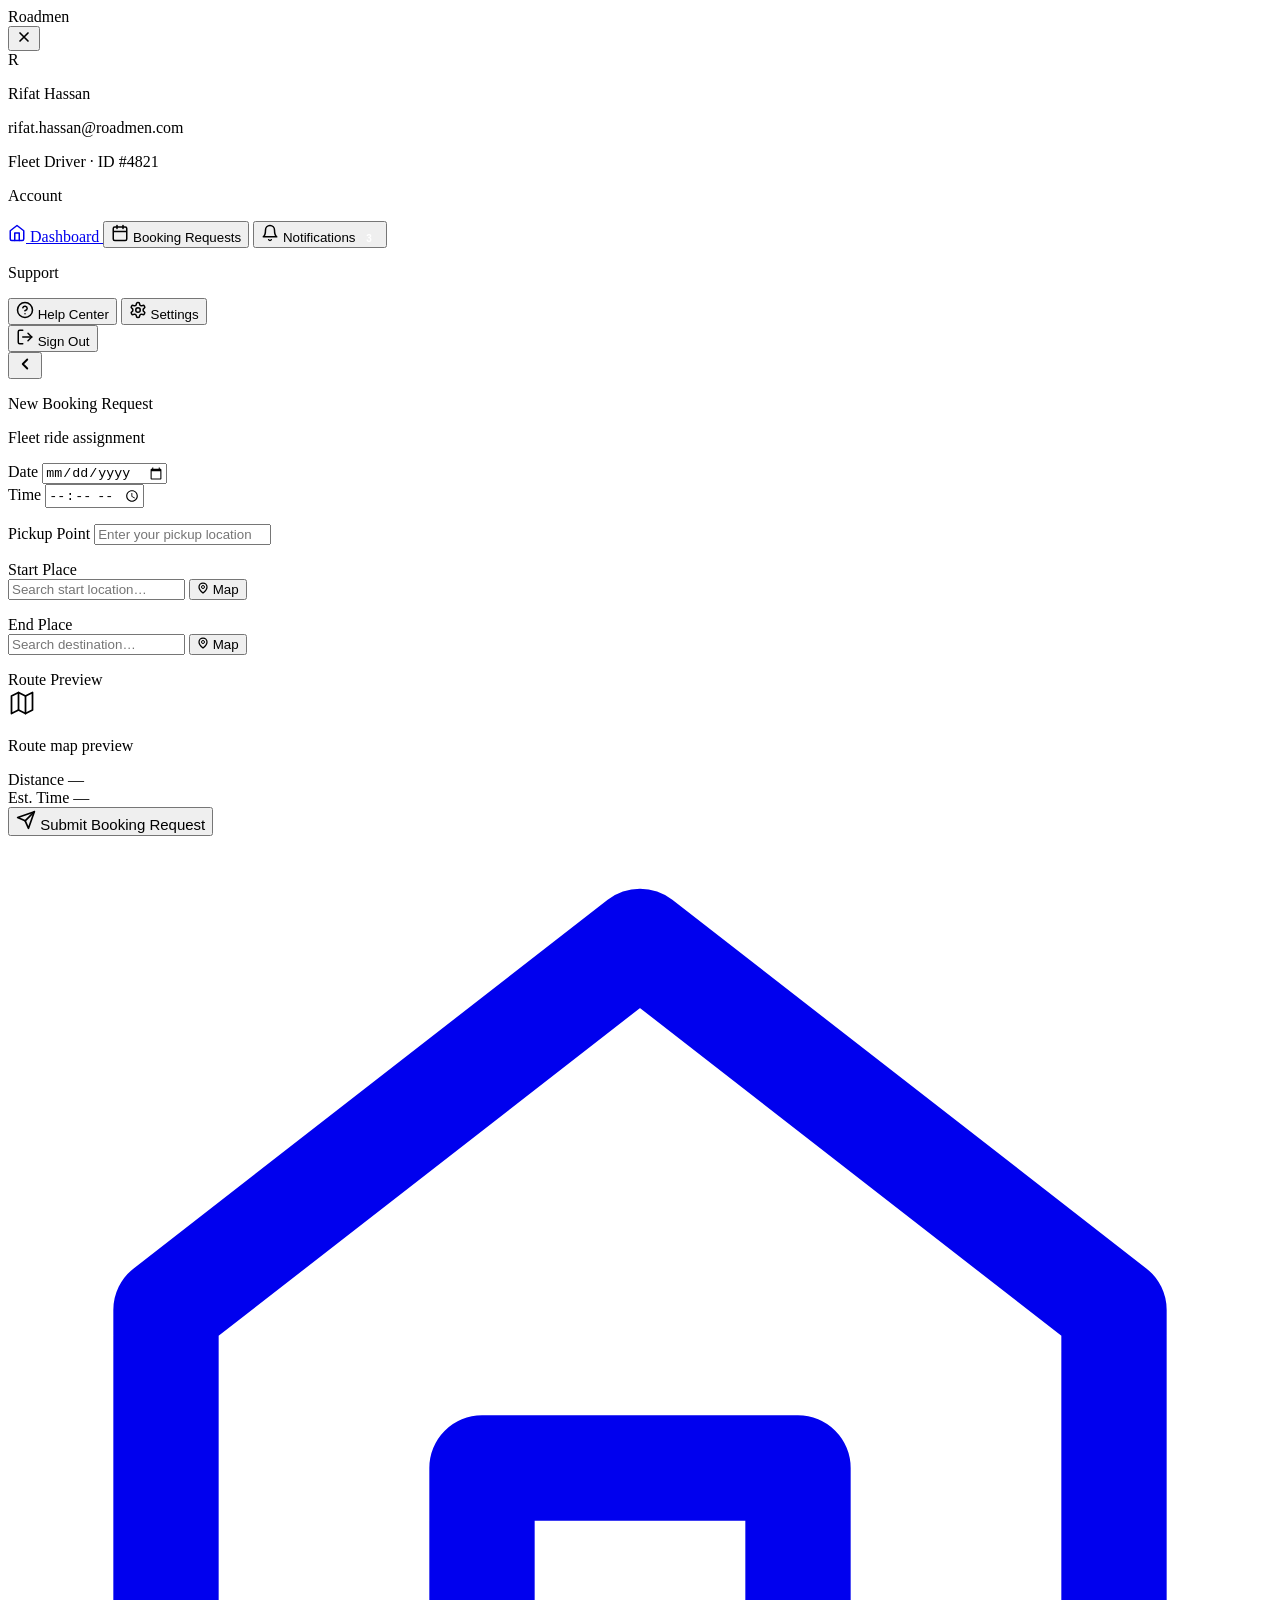
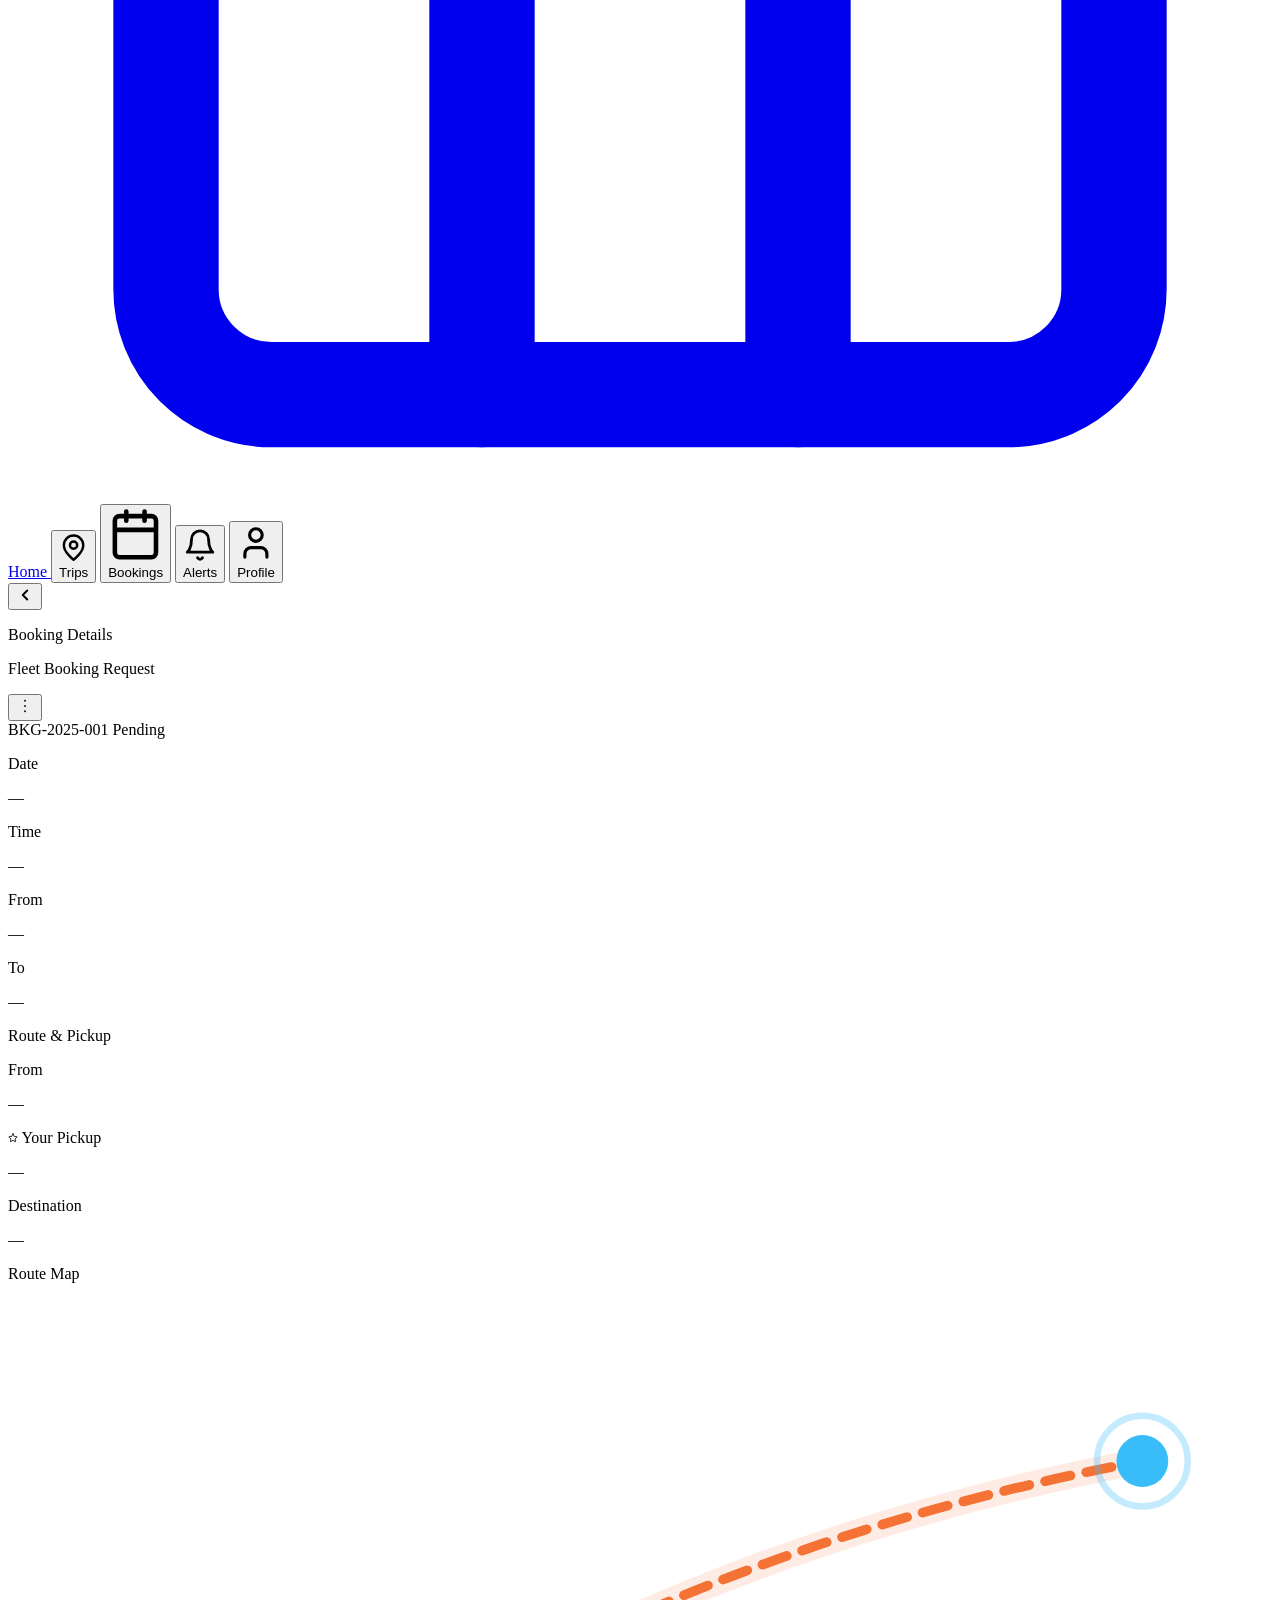
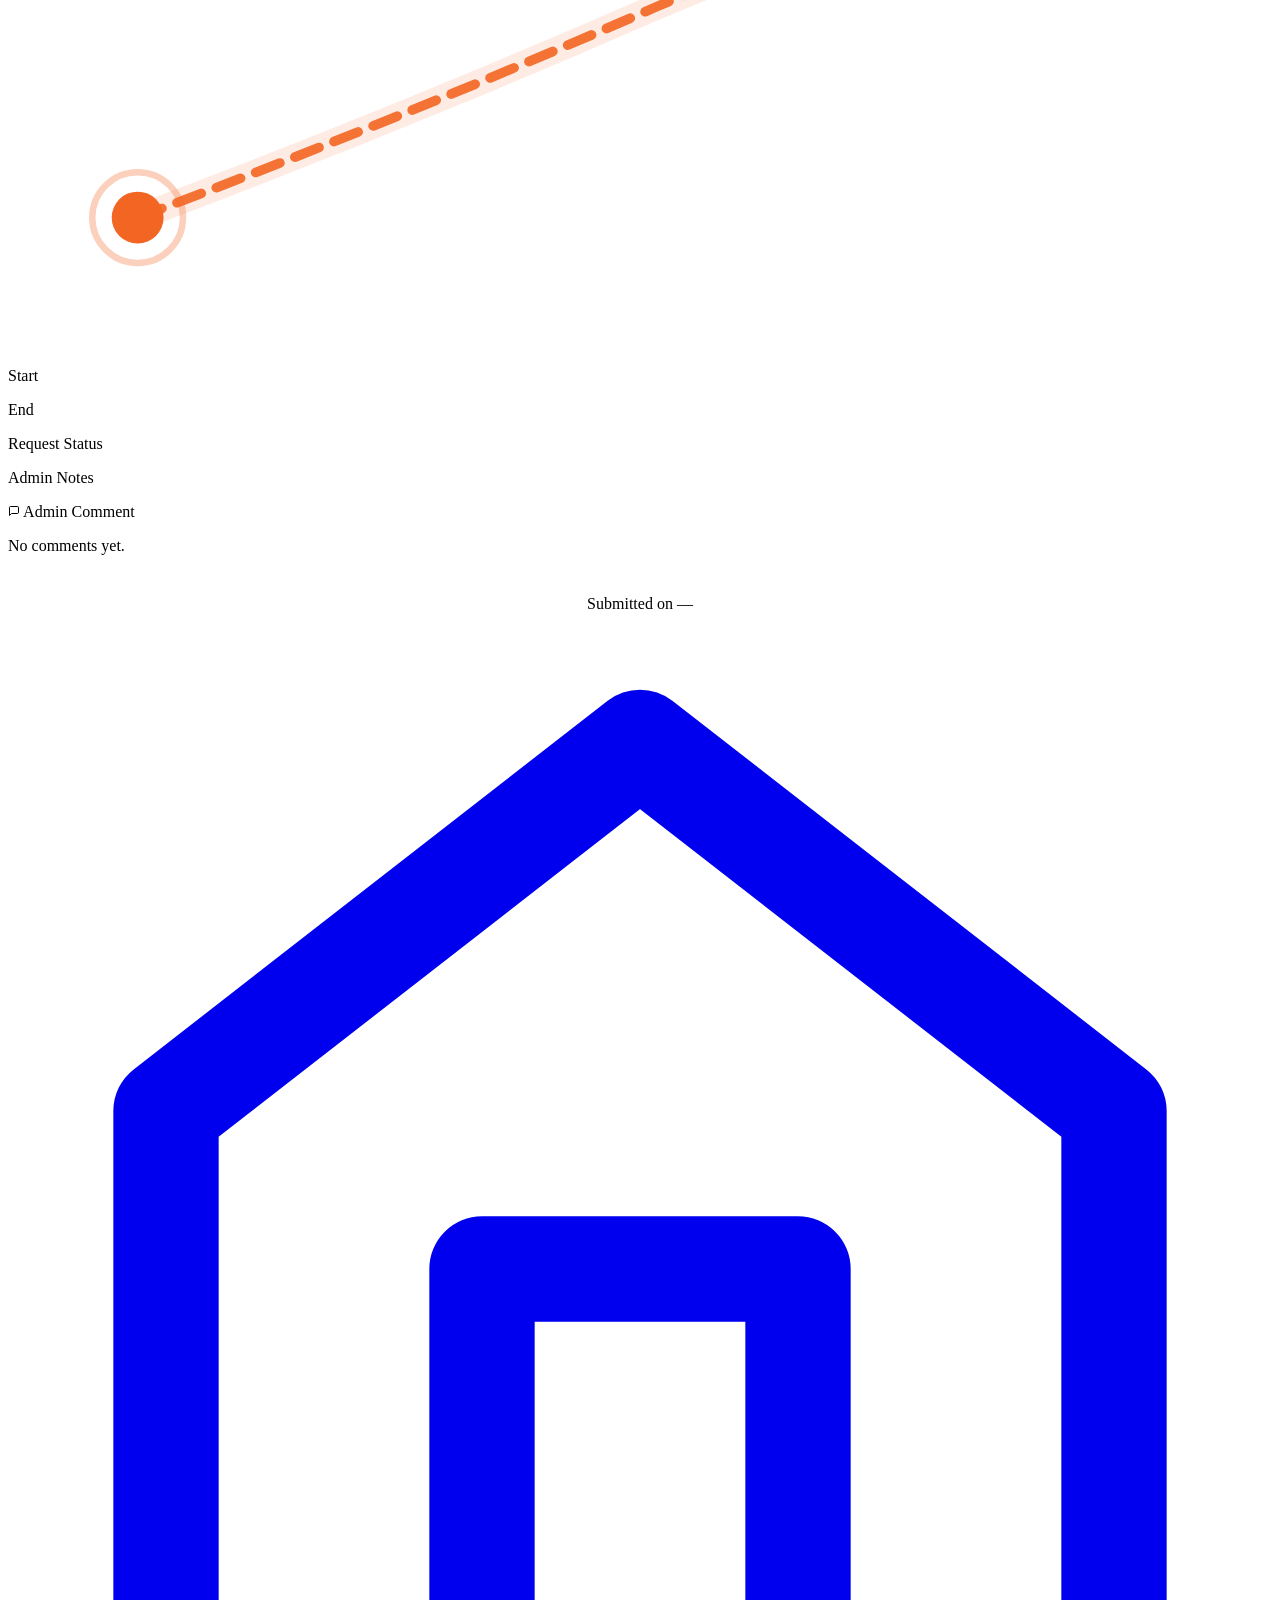
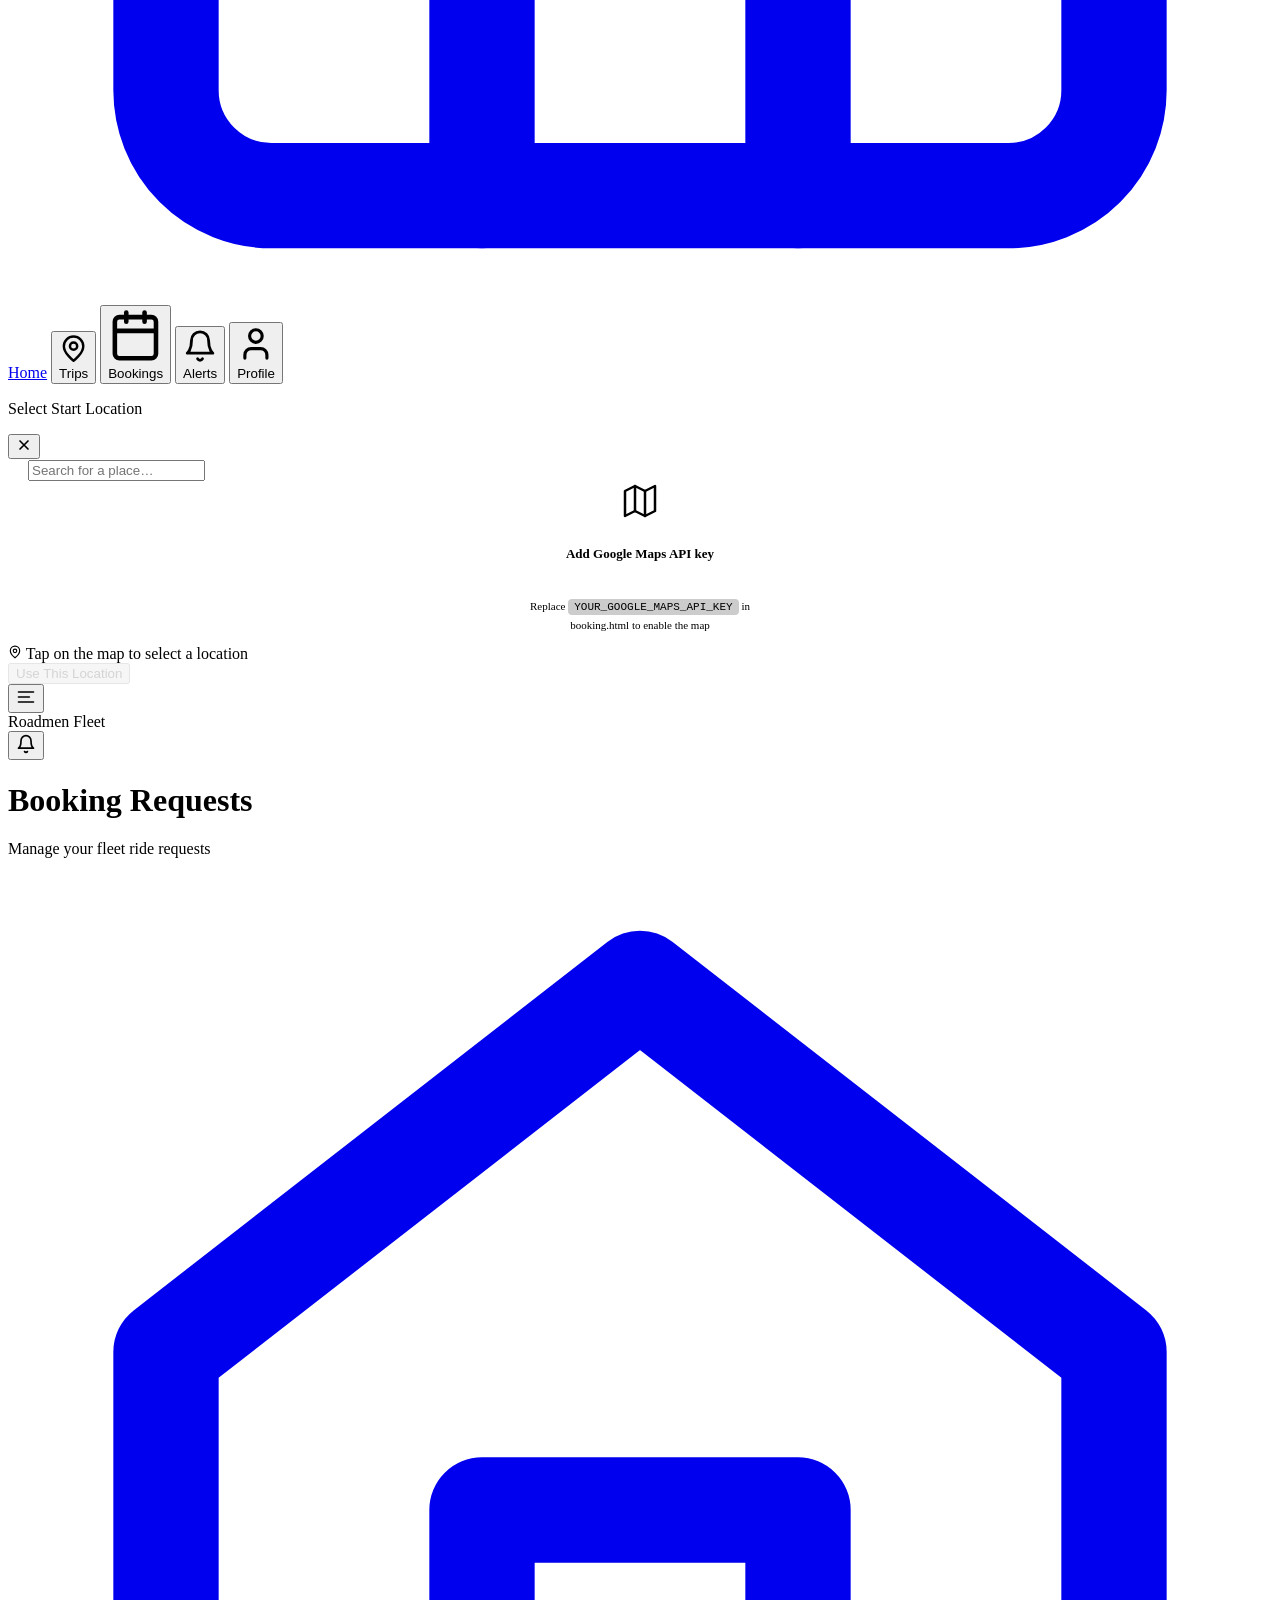
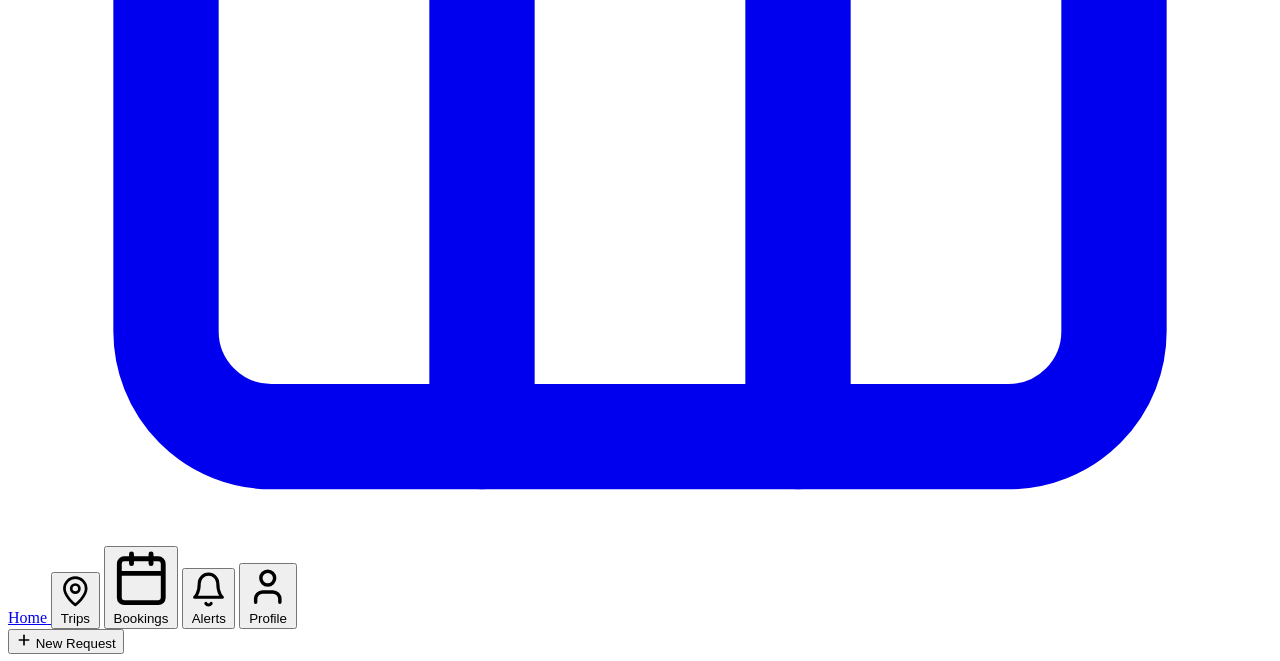
==== booking.html @ dc1231cb "Add files via upload" ====
<!DOCTYPE html>
<html lang="en">
<head>
  <meta charset="UTF-8">
  <meta name="viewport" content="width=device-width, initial-scale=1.0, viewport-fit=cover">
  <title>Booking Requests — Roadmen Fleet</title>
  <meta name="description" content="Roadmen Fleet — Booking Requests">
  <meta name="theme-color" content="#F26522">
  <link rel="preconnect" href="https://fonts.googleapis.com">
  <link rel="preconnect" href="https://fonts.gstatic.com" crossorigin>
  <link href="https://fonts.googleapis.com/css2?family=Inter:wght@400;500;600;700;800&display=swap" rel="stylesheet">
  <link rel="stylesheet" href="assets/style.css">
</head>
<body>

<div id="app">
  <div class="gradient-bg" aria-hidden="true"></div>

  <!-- ── Drawer overlay ── -->
  <div id="drawerOverlay" class="drawer-overlay" aria-hidden="true"></div>

  <!-- ── Side drawer (same as dashboard) ── -->
  <aside id="sideDrawer" class="side-drawer" aria-label="Navigation drawer">
    <div class="drawer-header">
      <img src="assets/images/logo.png" alt="Roadmen Fleet Solution" class="drawer-logo"
           onerror="this.style.display='none';this.nextElementSibling.style.display='block'">
      <span class="drawer-logo-text" style="display:none">Roadmen</span>
      <button id="drawerClose" class="drawer-close" aria-label="Close drawer">
        <svg width="16" height="16" viewBox="0 0 24 24" fill="none">
          <path stroke="currentColor" stroke-linecap="round" stroke-linejoin="round" stroke-width="2.5" d="M18 6 6 18M6 6l12 12"/>
        </svg>
      </button>
    </div>
    <div class="drawer-profile">
      <div class="drawer-avatar">R</div>
      <p class="drawer-name">Rifat Hassan</p>
      <p class="drawer-email">rifat.hassan@roadmen.com</p>
      <span class="drawer-badge">Fleet Driver · ID #4821</span>
    </div>
    <nav class="drawer-nav">
      <p class="drawer-section-label">Account</p>
      <a href="index.html" class="drawer-item">
        <span class="di-icon">
          <svg width="18" height="18" viewBox="0 0 24 24" fill="none">
            <path stroke="currentColor" stroke-linecap="round" stroke-linejoin="round" stroke-width="2" d="M3 9l9-7 9 7v11a2 2 0 0 1-2 2H5a2 2 0 0 1-2-2z"/>
            <polyline stroke="currentColor" stroke-linecap="round" stroke-linejoin="round" stroke-width="2" points="9 22 9 12 15 12 15 22"/>
          </svg>
        </span>
        Dashboard
      </a>
      <button class="drawer-item active">
        <span class="di-icon">
          <svg width="18" height="18" viewBox="0 0 24 24" fill="none">
            <rect width="18" height="18" x="3" y="4" rx="2" stroke="currentColor" stroke-width="2" fill="none"/>
            <line x1="16" x2="16" y1="2" y2="6" stroke="currentColor" stroke-linecap="round" stroke-width="2"/>
            <line x1="8"  x2="8"  y1="2" y2="6" stroke="currentColor" stroke-linecap="round" stroke-width="2"/>
            <line x1="3"  x2="21" y1="10" y2="10" stroke="currentColor" stroke-width="2"/>
          </svg>
        </span>
        Booking Requests
      </button>
      <button class="drawer-item">
        <span class="di-icon">
          <svg width="18" height="18" viewBox="0 0 24 24" fill="none">
            <path stroke="currentColor" stroke-linecap="round" stroke-linejoin="round" stroke-width="2" d="M6 8a6 6 0 0 1 12 0c0 7 3 9 3 9H3s3-2 3-9"/>
            <path stroke="currentColor" stroke-linecap="round" stroke-linejoin="round" stroke-width="2" d="M10.3 21a1.94 1.94 0 0 0 3.4 0"/>
          </svg>
        </span>
        Notifications
        <span style="margin-left:auto;background:var(--primary);color:#fff;font-size:10px;font-weight:700;padding:2px 7px;border-radius:999px">3</span>
      </button>
      <p class="drawer-section-label">Support</p>
      <button class="drawer-item">
        <span class="di-icon">
          <svg width="18" height="18" viewBox="0 0 24 24" fill="none">
            <circle cx="12" cy="12" r="10" stroke="currentColor" stroke-width="2" fill="none"/>
            <path stroke="currentColor" stroke-linecap="round" stroke-linejoin="round" stroke-width="2" d="M9.09 9a3 3 0 0 1 5.83 1c0 2-3 3-3 3"/>
            <path stroke="currentColor" stroke-linecap="round" stroke-width="2" d="M12 17h.01"/>
          </svg>
        </span>
        Help Center
      </button>
      <button class="drawer-item">
        <span class="di-icon">
          <svg width="18" height="18" viewBox="0 0 24 24" fill="none">
            <circle cx="12" cy="12" r="3" stroke="currentColor" stroke-width="2" fill="none"/>
            <path stroke="currentColor" stroke-linecap="round" stroke-linejoin="round" stroke-width="2" d="M12.22 2h-.44a2 2 0 0 0-2 2v.18a2 2 0 0 1-1 1.73l-.43.25a2 2 0 0 1-2 0l-.15-.08a2 2 0 0 0-2.73.73l-.22.38a2 2 0 0 0 .73 2.73l.15.1a2 2 0 0 1 1 1.72v.51a2 2 0 0 1-1 1.74l-.15.09a2 2 0 0 0-.73 2.73l.22.38a2 2 0 0 0 2.73.73l.15-.08a2 2 0 0 1 2 0l.43.25a2 2 0 0 1 1 1.73V20a2 2 0 0 0 2 2h.44a2 2 0 0 0 2-2v-.18a2 2 0 0 1 1-1.73l.43-.25a2 2 0 0 1 2 0l.15.08a2 2 0 0 0 2.73-.73l.22-.39a2 2 0 0 0-.73-2.73l-.15-.08a2 2 0 0 1-1-1.74v-.5a2 2 0 0 1 1-1.74l.15-.09a2 2 0 0 0 .73-2.73l-.22-.38a2 2 0 0 0-2.73-.73l-.15.08a2 2 0 0 1-2 0l-.43-.25a2 2 0 0 1-1-1.73V4a2 2 0 0 0-2-2z"/>
          </svg>
        </span>
        Settings
      </button>
    </nav>
    <div class="drawer-footer">
      <button class="drawer-logout">
        <span class="di-icon">
          <svg width="18" height="18" viewBox="0 0 24 24" fill="none">
            <path stroke="currentColor" stroke-linecap="round" stroke-linejoin="round" stroke-width="2" d="M9 21H5a2 2 0 0 1-2-2V5a2 2 0 0 1 2-2h4"/>
            <polyline stroke="currentColor" stroke-linecap="round" stroke-linejoin="round" stroke-width="2" points="16 17 21 12 16 7"/>
            <line x1="21" x2="9" y1="12" y2="12" stroke="currentColor" stroke-linecap="round" stroke-width="2"/>
          </svg>
        </span>
        Sign Out
      </button>
    </div>
  </aside>

  <!-- ════════════════════════════════════
       NEW REQUEST PANEL (slide in from right)
  ════════════════════════════════════ -->
  <div id="newRequestPanel" class="detail-page" aria-label="New booking request">
    <div class="detail-scrollable">
      <div class="detail-inner">

        <div class="dp-header">
          <button id="closeNewRequest" class="dp-back-icon" aria-label="Close">
            <svg width="18" height="18" viewBox="0 0 24 24" fill="none">
              <path stroke="currentColor" stroke-linecap="round" stroke-linejoin="round" stroke-width="2.5" d="m15 18-6-6 6-6"/>
            </svg>
          </button>
          <div class="dp-header-center">
            <p class="dp-header-title">New Booking Request</p>
            <p class="dp-header-subtitle">Fleet ride assignment</p>
          </div>
          <div class="dp-header-spacer" style="width:40px"></div>
        </div>

        <div class="dp-content">

          <!-- Date & Time -->
          <div style="display:flex;flex-direction:column;gap:16px">
            <div class="form-row">
              <div class="form-group">
                <label class="form-label" for="reqDate">Date</label>
                <input id="reqDate" type="date" class="form-input" required>
              </div>
              <div class="form-group">
                <label class="form-label" for="reqTime">Time</label>
                <input id="reqTime" type="time" class="form-input" required>
              </div>
            </div>

            <!-- Pickup Point -->
            <div class="form-group">
              <label class="form-label" for="pickupInput">Pickup Point</label>
              <input id="pickupInput" type="text" class="form-input" placeholder="Enter your pickup location" autocomplete="off">
            </div>

            <!-- Start Place -->
            <div class="form-group">
              <label class="form-label">Start Place</label>
              <div class="lf-wrap">
                <input id="startInput" type="text" class="form-input" placeholder="Search start location…" autocomplete="off">
                <button class="lf-map-btn" data-field="start" aria-label="Pick on map">
                  <svg width="12" height="12" viewBox="0 0 24 24" fill="none">
                    <path stroke="currentColor" stroke-linecap="round" stroke-linejoin="round" stroke-width="2.5" d="M20 10c0 6-8 12-8 12s-8-6-8-12a8 8 0 0 1 16 0Z"/>
                    <circle cx="12" cy="10" r="3" stroke="currentColor" stroke-width="2" fill="none"/>
                  </svg>
                  Map
                </button>
              </div>
            </div>

            <!-- End Place -->
            <div class="form-group">
              <label class="form-label">End Place</label>
              <div class="lf-wrap">
                <input id="endInput" type="text" class="form-input" placeholder="Search destination…" autocomplete="off">
                <button class="lf-map-btn" data-field="end" aria-label="Pick on map">
                  <svg width="12" height="12" viewBox="0 0 24 24" fill="none">
                    <path stroke="currentColor" stroke-linecap="round" stroke-linejoin="round" stroke-width="2.5" d="M20 10c0 6-8 12-8 12s-8-6-8-12a8 8 0 0 1 16 0Z"/>
                    <circle cx="12" cy="10" r="3" stroke="currentColor" stroke-width="2" fill="none"/>
                  </svg>
                  Map
                </button>
              </div>
            </div>

            <!-- Route Preview (shown after both locations set) -->
            <div id="routePreviewContainer" class="form-group hidden">
              <label class="form-label">Route Preview</label>
              <div class="route-preview-box">
                <div id="routePreviewMap" class="route-preview-map">
                  <!-- Google Map rendered here by JS -->
                  <div class="map-placeholder" id="routeMapPlaceholder">
                    <svg width="28" height="28" viewBox="0 0 24 24" fill="none" style="color:var(--muted-fg)">
                      <polygon stroke="currentColor" stroke-linecap="round" stroke-linejoin="round" stroke-width="1.5" points="3 6 9 3 15 6 21 3 21 18 15 21 9 18 3 21"/>
                      <line x1="9" x2="9" y1="3" y2="18" stroke="currentColor" stroke-linecap="round" stroke-width="1.5"/>
                      <line x1="15" x2="15" y1="6" y2="21" stroke="currentColor" stroke-linecap="round" stroke-width="1.5"/>
                    </svg>
                    <p>Route map preview</p>
                  </div>
                </div>
                <div class="route-preview-info">
                  <div class="route-stat">
                    <span class="route-stat-label">Distance</span>
                    <span class="route-stat-value" id="routeDistance">—</span>
                  </div>
                  <div class="route-stat">
                    <span class="route-stat-label">Est. Time</span>
                    <span class="route-stat-value" id="routeDuration">—</span>
                  </div>
                </div>
              </div>
            </div>

          </div>
        </div>
      </div>
    </div>

    <!-- Submit CTA -->
    <div class="dp-cta">
      <button id="submitRequestBtn" class="btn-pick-fleet" style="font-size:15px">
        <svg width="20" height="20" viewBox="0 0 24 24" fill="none">
          <path stroke="currentColor" stroke-linecap="round" stroke-linejoin="round" stroke-width="2" d="M22 2 11 13"/>
          <path stroke="currentColor" stroke-linecap="round" stroke-linejoin="round" stroke-width="2" d="M22 2 15 22 11 13 2 9l20-7z"/>
        </svg>
        Submit Booking Request
      </button>
    </div>

    <nav class="bottom-nav-dp" aria-label="Navigation">
      <div class="nav-inner">
        <a href="index.html" class="nav-item" aria-label="Home">
          <span class="nav-indicator"></span>
          <svg class="icon" viewBox="0 0 24 24" fill="none"><path stroke="currentColor" stroke-linecap="round" stroke-linejoin="round" stroke-width="2" d="M3 9l9-7 9 7v11a2 2 0 0 1-2 2H5a2 2 0 0 1-2-2z"/><polyline stroke="currentColor" stroke-linecap="round" stroke-linejoin="round" stroke-width="2" points="9 22 9 12 15 12 15 22"/></svg>
          <span>Home</span>
        </a>
        <button class="nav-item" aria-label="Trips"><span class="nav-indicator"></span><svg class="icon" viewBox="0 0 24 24" fill="none"><path stroke="currentColor" stroke-linecap="round" stroke-linejoin="round" stroke-width="2" d="M20 10c0 6-8 12-8 12s-8-6-8-12a8 8 0 0 1 16 0Z"/><circle cx="12" cy="10" r="3" stroke="currentColor" stroke-width="2" fill="none"/></svg><span>Trips</span></button>
        <button class="nav-item active" aria-label="Bookings"><span class="nav-indicator"></span><svg class="icon" viewBox="0 0 24 24" fill="none"><rect width="18" height="18" x="3" y="4" rx="2" stroke="currentColor" stroke-width="2" fill="none"/><line x1="16" x2="16" y1="2" y2="6" stroke="currentColor" stroke-linecap="round" stroke-width="2"/><line x1="8" x2="8" y1="2" y2="6" stroke="currentColor" stroke-linecap="round" stroke-width="2"/><line x1="3" x2="21" y1="10" y2="10" stroke="currentColor" stroke-width="2"/></svg><span>Bookings</span></button>
        <button class="nav-item" aria-label="Alerts"><span class="nav-indicator"></span><svg class="icon" viewBox="0 0 24 24" fill="none"><path stroke="currentColor" stroke-linecap="round" stroke-linejoin="round" stroke-width="2" d="M6 8a6 6 0 0 1 12 0c0 7 3 9 3 9H3s3-2 3-9"/><path stroke="currentColor" stroke-linecap="round" stroke-linejoin="round" stroke-width="2" d="M10.3 21a1.94 1.94 0 0 0 3.4 0"/></svg><span>Alerts</span></button>
        <button class="nav-item" aria-label="Profile"><span class="nav-indicator"></span><svg class="icon" viewBox="0 0 24 24" fill="none"><path stroke="currentColor" stroke-linecap="round" stroke-linejoin="round" stroke-width="2" d="M19 21v-2a4 4 0 0 0-4-4H9a4 4 0 0 0-4 4v2"/><circle cx="12" cy="7" r="4" stroke="currentColor" stroke-width="2" fill="none"/></svg><span>Profile</span></button>
      </div>
    </nav>
  </div>

  <!-- ════════════════════════════════════
       BOOKING DETAIL PANEL (slide in from right)
  ════════════════════════════════════ -->
  <div id="bookingDetailPanel" class="detail-page" aria-label="Booking details">
    <div class="detail-scrollable">
      <div class="detail-inner">

        <div class="dp-header">
          <button id="closeBookingDetail" class="dp-back-icon" aria-label="Go back">
            <svg width="18" height="18" viewBox="0 0 24 24" fill="none">
              <path stroke="currentColor" stroke-linecap="round" stroke-linejoin="round" stroke-width="2.5" d="m15 18-6-6 6-6"/>
            </svg>
          </button>
          <div class="dp-header-center">
            <p class="dp-header-title">Booking Details</p>
            <p class="dp-header-subtitle" id="bdPanelSubtitle">Fleet Booking Request</p>
          </div>
          <button class="dp-header-more" aria-label="More options">
            <svg width="18" height="18" viewBox="0 0 24 24" fill="none">
              <circle cx="12" cy="5"  r="1.2" fill="currentColor"/>
              <circle cx="12" cy="12" r="1.2" fill="currentColor"/>
              <circle cx="12" cy="19" r="1.2" fill="currentColor"/>
            </svg>
          </button>
        </div>

        <div class="dp-content">

          <!-- Hero card -->
          <div class="dp-hero">
            <div class="dp-hero-top">
              <span class="dp-fleet-reg" id="bdId">BKG-2025-001</span>
              <span class="bk-status" id="bdStatus">Pending</span>
            </div>
            <div class="dp-info-grid">
              <div class="dp-info-item"><p class="dp-info-label">Date</p><p class="dp-info-value" id="bdDate">—</p></div>
              <div class="dp-info-item"><p class="dp-info-label">Time</p><p class="dp-info-value" id="bdTime">—</p></div>
              <div class="dp-info-item"><p class="dp-info-label">From</p><p class="dp-info-value dp-info-value-primary" id="bdFrom">—</p></div>
              <div class="dp-info-item"><p class="dp-info-label">To</p><p class="dp-info-value" id="bdTo">—</p></div>
            </div>
          </div>

          <!-- Pickup + Route -->
          <p class="dp-section-title">Route & Pickup</p>
          <div class="dp-route-card">
            <div class="rt-item">
              <div class="rt-indicator"><div class="rt-dot rt-dot-start"></div><div class="rt-line rt-line-orange"></div></div>
              <div class="rt-body"><p class="rt-label">From</p><p class="rt-place" id="bdRouteFrom">—</p></div>
            </div>
            <div class="rt-item">
              <div class="rt-indicator"><div class="rt-dot rt-dot-pickup"></div><div class="rt-line"></div></div>
              <div class="rt-pickup-row">
                <p class="rt-pickup-badge">
                  <svg width="10" height="10" viewBox="0 0 24 24" fill="none"><polygon stroke="currentColor" stroke-linecap="round" stroke-linejoin="round" stroke-width="2" points="12 2 15.09 8.26 22 9.27 17 14.14 18.18 21.02 12 17.77 5.82 21.02 7 14.14 2 9.27 8.91 8.26 12 2"/></svg>
                  Your Pickup
                </p>
                <p class="rt-place" id="bdPickup">—</p>
              </div>
            </div>
            <div class="rt-item">
              <div class="rt-indicator"><div class="rt-dot rt-dot-end"></div></div>
              <div class="rt-body"><p class="rt-label">Destination</p><p class="rt-place" id="bdRouteTo">—</p></div>
            </div>
          </div>

          <!-- Route Map Preview -->
          <p class="dp-section-title">Route Map</p>
          <div class="dp-map shadow-card">
            <div class="dp-map-bg"></div>
            <svg class="dp-map-svg" viewBox="0 0 390 200" fill="none" aria-hidden="true">
              <line x1="0" y1="50"  x2="390" y2="50"  stroke="rgba(255,255,255,0.06)" stroke-width="1"/>
              <line x1="0" y1="100" x2="390" y2="100" stroke="rgba(255,255,255,0.06)" stroke-width="1"/>
              <line x1="0" y1="150" x2="390" y2="150" stroke="rgba(255,255,255,0.06)" stroke-width="1"/>
              <line x1="80"  y1="0" x2="80"  y2="200" stroke="rgba(255,255,255,0.06)" stroke-width="1"/>
              <line x1="200" y1="0" x2="200" y2="200" stroke="rgba(255,255,255,0.06)" stroke-width="1"/>
              <line x1="310" y1="0" x2="310" y2="200" stroke="rgba(255,255,255,0.06)" stroke-width="1"/>
              <path d="M0 85 Q 100 75 200 100 T 390 90" stroke="rgba(255,255,255,0.1)" stroke-width="5" stroke-linecap="round"/>
              <path d="M 40 160 Q 120 130 200 95 Q 270 65 350 50" stroke="#F26522" stroke-width="3" stroke-linecap="round" stroke-dasharray="8 5" opacity="0.9"/>
              <path d="M 40 160 Q 120 130 200 95 Q 270 65 350 50" stroke="#F26522" stroke-width="8" stroke-linecap="round" opacity="0.12"/>
              <circle cx="40"  cy="160" r="8" fill="#F26522"/>
              <circle cx="40"  cy="160" r="14" stroke="#F26522" stroke-width="2" opacity="0.3" fill="none"/>
              <circle cx="350" cy="50"  r="8" fill="#38BDF8"/>
              <circle cx="350" cy="50"  r="14" stroke="#38BDF8" stroke-width="2" opacity="0.3" fill="none"/>
            </svg>
            <p class="dp-map-label dp-map-label-start" id="bdMapFrom">Start</p>
            <p class="dp-map-label dp-map-label-end"   id="bdMapTo">End</p>
          </div>

          <!-- Request Status Timeline -->
          <p class="dp-section-title">Request Status</p>
          <div class="dp-route-card">
            <div class="bk-timeline" id="bdTimeline">
              <!-- Rendered by JS -->
            </div>
          </div>

          <!-- Admin Notes -->
          <p class="dp-section-title">Admin Notes</p>
          <div id="bdAdminNote" class="admin-note-card">
            <p class="admin-note-label">
              <svg width="12" height="12" viewBox="0 0 24 24" fill="none"><path stroke="currentColor" stroke-linecap="round" stroke-linejoin="round" stroke-width="2" d="M21 15a2 2 0 0 1-2 2H7l-4 4V5a2 2 0 0 1 2-2h14a2 2 0 0 1 2 2z"/></svg>
              Admin Comment
            </p>
            <p class="admin-note-text" id="bdAdminText">No comments yet.</p>
          </div>

          <!-- Created info -->
          <div style="text-align:center;padding:8px 0">
            <p class="text-11 text-muted">Submitted on <span id="bdCreated">—</span></p>
          </div>

        </div>
      </div>
    </div>

    <nav class="bottom-nav-dp" aria-label="Navigation">
      <div class="nav-inner">
        <a href="index.html" class="nav-item" aria-label="Home"><span class="nav-indicator"></span><svg class="icon" viewBox="0 0 24 24" fill="none"><path stroke="currentColor" stroke-linecap="round" stroke-linejoin="round" stroke-width="2" d="M3 9l9-7 9 7v11a2 2 0 0 1-2 2H5a2 2 0 0 1-2-2z"/><polyline stroke="currentColor" stroke-linecap="round" stroke-linejoin="round" stroke-width="2" points="9 22 9 12 15 12 15 22"/></svg><span>Home</span></a>
        <button class="nav-item" aria-label="Trips"><span class="nav-indicator"></span><svg class="icon" viewBox="0 0 24 24" fill="none"><path stroke="currentColor" stroke-linecap="round" stroke-linejoin="round" stroke-width="2" d="M20 10c0 6-8 12-8 12s-8-6-8-12a8 8 0 0 1 16 0Z"/><circle cx="12" cy="10" r="3" stroke="currentColor" stroke-width="2" fill="none"/></svg><span>Trips</span></button>
        <button class="nav-item active" aria-label="Bookings"><span class="nav-indicator"></span><svg class="icon" viewBox="0 0 24 24" fill="none"><rect width="18" height="18" x="3" y="4" rx="2" stroke="currentColor" stroke-width="2" fill="none"/><line x1="16" x2="16" y1="2" y2="6" stroke="currentColor" stroke-linecap="round" stroke-width="2"/><line x1="8" x2="8" y1="2" y2="6" stroke="currentColor" stroke-linecap="round" stroke-width="2"/><line x1="3" x2="21" y1="10" y2="10" stroke="currentColor" stroke-width="2"/></svg><span>Bookings</span></button>
        <button class="nav-item" aria-label="Alerts"><span class="nav-indicator"></span><svg class="icon" viewBox="0 0 24 24" fill="none"><path stroke="currentColor" stroke-linecap="round" stroke-linejoin="round" stroke-width="2" d="M6 8a6 6 0 0 1 12 0c0 7 3 9 3 9H3s3-2 3-9"/><path stroke="currentColor" stroke-linecap="round" stroke-linejoin="round" stroke-width="2" d="M10.3 21a1.94 1.94 0 0 0 3.4 0"/></svg><span>Alerts</span></button>
        <button class="nav-item" aria-label="Profile"><span class="nav-indicator"></span><svg class="icon" viewBox="0 0 24 24" fill="none"><path stroke="currentColor" stroke-linecap="round" stroke-linejoin="round" stroke-width="2" d="M19 21v-2a4 4 0 0 0-4-4H9a4 4 0 0 0-4 4v2"/><circle cx="12" cy="7" r="4" stroke="currentColor" stroke-width="2" fill="none"/></svg><span>Profile</span></button>
      </div>
    </nav>
  </div>

  <!-- ════════════════════════════════════
       MAP LOCATION PICKER (slides up)
  ════════════════════════════════════ -->
  <div id="mapPickerModal" class="map-picker-modal" aria-label="Select location on map">
    <div class="map-picker-header">
      <div class="map-picker-top">
        <p class="map-picker-label" id="mapPickerLabel">Select Start Location</p>
        <button id="mapPickerClose" class="map-picker-close" aria-label="Close map">
          <svg width="16" height="16" viewBox="0 0 24 24" fill="none">
            <path stroke="currentColor" stroke-linecap="round" stroke-linejoin="round" stroke-width="2.5" d="M18 6 6 18M6 6l12 12"/>
          </svg>
        </button>
      </div>
      <div class="map-picker-search">
        <svg width="16" height="16" viewBox="0 0 24 24" fill="none" style="flex-shrink:0;color:rgba(255,255,255,0.7)">
          <circle cx="11" cy="11" r="8" stroke="currentColor" stroke-width="2" fill="none"/>
          <path stroke="currentColor" stroke-linecap="round" stroke-width="2" d="m21 21-4.35-4.35"/>
        </svg>
        <input id="mapPickerSearch" type="text" class="map-picker-search-input" placeholder="Search for a place…" autocomplete="off">
      </div>
    </div>
    <div id="mapPickerMap" class="map-picker-map">
      <!-- Google Map injected here -->
      <div style="height:100%;display:flex;flex-direction:column;align-items:center;justify-content:center;gap:12px;color:var(--muted-fg);background:var(--muted)">
        <svg width="40" height="40" viewBox="0 0 24 24" fill="none"><polygon stroke="currentColor" stroke-linecap="round" stroke-linejoin="round" stroke-width="1.5" points="3 6 9 3 15 6 21 3 21 18 15 21 9 18 3 21"/><line x1="9" x2="9" y1="3" y2="18" stroke="currentColor" stroke-linecap="round" stroke-width="1.5"/><line x1="15" x2="15" y1="6" y2="21" stroke="currentColor" stroke-linecap="round" stroke-width="1.5"/></svg>
        <p style="font-size:13px;font-weight:600">Add Google Maps API key</p>
        <p style="font-size:11px;text-align:center;line-height:1.6;max-width:220px">Replace <code style="background:rgba(0,0,0,0.2);padding:2px 6px;border-radius:4px">YOUR_GOOGLE_MAPS_API_KEY</code> in booking.html to enable the map</p>
      </div>
    </div>
    <div class="map-picker-footer">
      <div class="map-picker-address">
        <svg width="14" height="14" viewBox="0 0 24 24" fill="none">
          <path stroke="currentColor" stroke-linecap="round" stroke-linejoin="round" stroke-width="2" d="M20 10c0 6-8 12-8 12s-8-6-8-12a8 8 0 0 1 16 0Z"/>
          <circle cx="12" cy="10" r="3" stroke="currentColor" stroke-width="2" fill="none"/>
        </svg>
        <span id="mapPickerAddress">Tap on the map to select a location</span>
      </div>
      <button id="confirmMapLocation" class="btn-primary" disabled style="opacity:0.5">
        Use This Location
      </button>
    </div>
  </div>

  <!-- ════════════════════════════════════
       MAIN PAGE — Booking List
  ════════════════════════════════════ -->
  <main class="content">

    <header class="header">
      <div class="header-top">
        <button id="menuBtn" class="menu-btn" aria-label="Open menu">
          <svg width="20" height="20" viewBox="0 0 24 24" fill="none">
            <line x1="3" x2="21" y1="6"  y2="6"  stroke="currentColor" stroke-linecap="round" stroke-width="2"/>
            <line x1="3" x2="16" y1="12" y2="12" stroke="currentColor" stroke-linecap="round" stroke-width="2"/>
            <line x1="3" x2="21" y1="18" y2="18" stroke="currentColor" stroke-linecap="round" stroke-width="2"/>
          </svg>
        </button>
        <img src="assets/images/logo.png" alt="Roadmen Fleet Solution" class="header-logo"
             onerror="this.style.display='none';this.nextElementSibling.style.display='block'">
        <span class="header-logo-text" style="display:none">Roadmen Fleet</span>
        <div class="header-actions">
          <button class="notif-btn" aria-label="Notifications">
            <svg width="20" height="20" viewBox="0 0 24 24" fill="none">
              <path stroke="currentColor" stroke-linecap="round" stroke-linejoin="round" stroke-width="2" d="M6 8a6 6 0 0 1 12 0c0 7 3 9 3 9H3s3-2 3-9"/>
              <path stroke="currentColor" stroke-linecap="round" stroke-linejoin="round" stroke-width="2" d="M10.3 21a1.94 1.94 0 0 0 3.4 0"/>
            </svg>
            <span class="notif-badge"></span>
          </button>
        </div>
      </div>
      <div class="header-greeting" style="margin-top:4px">
        <div class="greeting-text">
          <h1 class="greeting-name">Booking Requests</h1>
          <p class="page-subheading">Manage your fleet ride requests</p>
        </div>
      </div>
    </header>

    <section class="section" aria-label="Booking Requests" style="margin-top:20px">
      <div class="booking-cards-list" id="bookingCardsList">
        <!-- Rendered by booking.js -->
      </div>
    </section>

    <div class="bottom-spacer"></div>
  </main>

  <!-- ── Bottom nav ── -->
  <nav class="bottom-nav" aria-label="Main navigation">
    <div class="nav-inner">
      <a href="index.html" class="nav-item" aria-label="Home">
        <span class="nav-indicator"></span>
        <svg class="icon" viewBox="0 0 24 24" fill="none"><path stroke="currentColor" stroke-linecap="round" stroke-linejoin="round" stroke-width="2" d="M3 9l9-7 9 7v11a2 2 0 0 1-2 2H5a2 2 0 0 1-2-2z"/><polyline stroke="currentColor" stroke-linecap="round" stroke-linejoin="round" stroke-width="2" points="9 22 9 12 15 12 15 22"/></svg>
        <span>Home</span>
      </a>
      <button class="nav-item" aria-label="Trips">
        <span class="nav-indicator"></span>
        <svg class="icon" viewBox="0 0 24 24" fill="none"><path stroke="currentColor" stroke-linecap="round" stroke-linejoin="round" stroke-width="2" d="M20 10c0 6-8 12-8 12s-8-6-8-12a8 8 0 0 1 16 0Z"/><circle cx="12" cy="10" r="3" stroke="currentColor" stroke-width="2" fill="none"/></svg>
        <span>Trips</span>
      </button>
      <button class="nav-item active" aria-label="Bookings">
        <span class="nav-indicator"></span>
        <svg class="icon" viewBox="0 0 24 24" fill="none"><rect width="18" height="18" x="3" y="4" rx="2" stroke="currentColor" stroke-width="2" fill="none"/><line x1="16" x2="16" y1="2" y2="6" stroke="currentColor" stroke-linecap="round" stroke-width="2"/><line x1="8" x2="8" y1="2" y2="6" stroke="currentColor" stroke-linecap="round" stroke-width="2"/><line x1="3" x2="21" y1="10" y2="10" stroke="currentColor" stroke-width="2"/></svg>
        <span>Bookings</span>
      </button>
      <button class="nav-item" aria-label="Alerts">
        <span class="nav-indicator"></span>
        <svg class="icon" viewBox="0 0 24 24" fill="none"><path stroke="currentColor" stroke-linecap="round" stroke-linejoin="round" stroke-width="2" d="M6 8a6 6 0 0 1 12 0c0 7 3 9 3 9H3s3-2 3-9"/><path stroke="currentColor" stroke-linecap="round" stroke-linejoin="round" stroke-width="2" d="M10.3 21a1.94 1.94 0 0 0 3.4 0"/></svg>
        <span>Alerts</span>
      </button>
      <button class="nav-item" aria-label="Profile">
        <span class="nav-indicator"></span>
        <svg class="icon" viewBox="0 0 24 24" fill="none"><path stroke="currentColor" stroke-linecap="round" stroke-linejoin="round" stroke-width="2" d="M19 21v-2a4 4 0 0 0-4-4H9a4 4 0 0 0-4 4v2"/><circle cx="12" cy="7" r="4" stroke="currentColor" stroke-width="2" fill="none"/></svg>
        <span>Profile</span>
      </button>
    </div>
  </nav>

  <!-- ── FAB: New Request ── -->
  <button id="newRequestFab" class="new-request-fab" aria-label="New booking request">
    <svg width="16" height="16" viewBox="0 0 24 24" fill="none">
      <path d="M5 12h14" stroke="currentColor" stroke-linecap="round" stroke-width="2.5"/>
      <path d="M12 5v14" stroke="currentColor" stroke-linecap="round" stroke-width="2.5"/>
    </svg>
    New Request
  </button>


</div>

<script src="assets/app.js"></script>
<script src="assets/booking.js"></script>
<!--
  GOOGLE MAPS INTEGRATION
  To enable the interactive map and autocomplete:
  1. Get an API key from https://console.cloud.google.com/
  2. Enable: Maps JavaScript API, Places API, Directions API
  3. Replace YOUR_GOOGLE_MAPS_API_KEY below with your actual key
-->
<script>
  function initBookingMap() {
    if (window.onGoogleMapsReady) window.onGoogleMapsReady();
  }
</script>
<script src="https://maps.googleapis.com/maps/api/js?key=AIzaSyAOVYRIgupAurZup5y1PRh8Ismb1A3lLao&libraries=places&callback=initBookingMap" async defer onerror="console.warn('Google Maps failed to load. Add a valid API key in booking.html.')"></script>
</body>
</html>
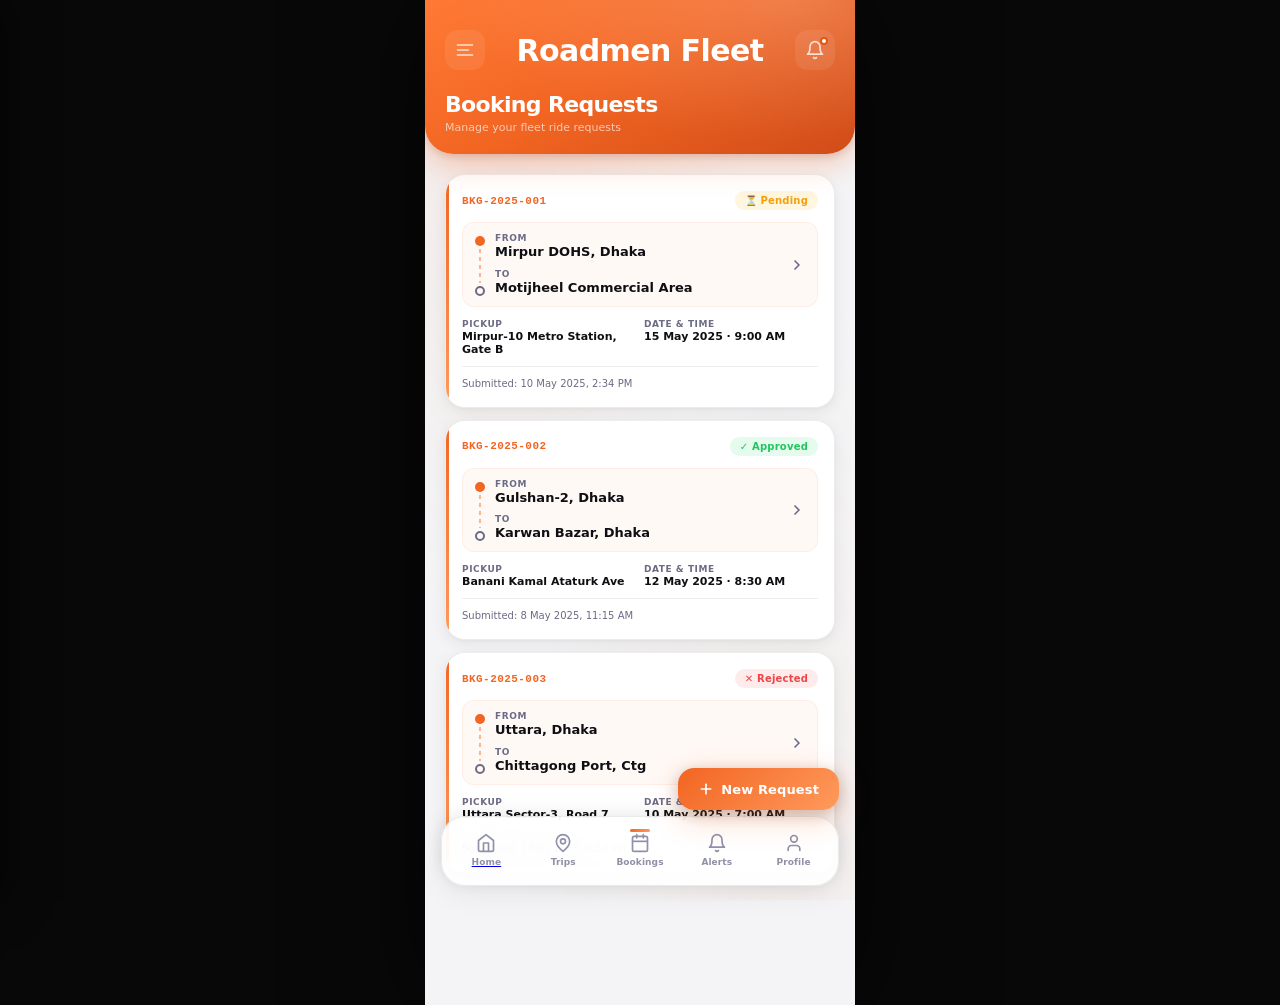
==== commit 0532a71d: "Add files via upload" ====
--- a/booking.html
+++ b/booking.html
@@ -22,9 +22,9 @@
   <!-- ── Side drawer (same as dashboard) ── -->
   <aside id="sideDrawer" class="side-drawer" aria-label="Navigation drawer">
     <div class="drawer-header">
-      <img src="assets/images/logo.png" alt="Roadmen Fleet Solution" class="drawer-logo"
-           onerror="this.style.display='none';this.nextElementSibling.style.display='block'">
-      <span class="drawer-logo-text" style="display:none">Roadmen</span>
+      <!-- <img src="assets/images/logo.png" alt="Roadmen Fleet Solution" class="drawer-logo"
+           onerror="this.style.display='none';this.nextElementSibling.style.display='block'"> -->
+      <span class="drawer-logo-text">Roadmen</span>
       <button id="drawerClose" class="drawer-close" aria-label="Close drawer">
         <svg width="16" height="16" viewBox="0 0 24 24" fill="none">
           <path stroke="currentColor" stroke-linecap="round" stroke-linejoin="round" stroke-width="2.5" d="M18 6 6 18M6 6l12 12"/>
@@ -32,10 +32,10 @@
       </button>
     </div>
     <div class="drawer-profile">
-      <div class="drawer-avatar">R</div>
+    
       <p class="drawer-name">Rifat Hassan</p>
       <p class="drawer-email">rifat.hassan@roadmen.com</p>
-      <span class="drawer-badge">Fleet Driver · ID #4821</span>
+    
     </div>
     <nav class="drawer-nav">
       <p class="drawer-section-label">Account</p>
@@ -125,9 +125,32 @@
         </div>
 
         <div class="dp-content">
-
-          <!-- Date & Time -->
-          <div style="display:flex;flex-direction:column;gap:16px">
+          <div style="display:flex;flex-direction:column;gap:20px">
+
+            <!-- Trip Title -->
+            <div class="form-group">
+              <label class="form-label" for="reqTitle">Trip Title</label>
+              <input id="reqTitle" type="text" class="form-input" autocomplete="off">
+            </div>
+
+            <!-- Purpose -->
+            <div class="form-group">
+              <label class="form-label" for="reqPurpose">Purpose</label>
+              <input id="reqTitle" type="text" class="form-input" autocomplete="off">
+              <!-- <div class="form-select-wrap">
+                <select id="reqPurpose" class="form-input">
+                  <option value="">Select trip purpose…</option>
+                  <option value="official">Official Trip</option>
+                  <option value="meeting">Client Meeting</option>
+                  <option value="site">Site Visit</option>
+                  <option value="training">Training / Workshop</option>
+                  <option value="airport">Airport Transfer</option>
+                  <option value="other">Other</option>
+                </select>
+              </div> -->
+            </div>
+
+            <!-- Date & Time -->
             <div class="form-row">
               <div class="form-group">
                 <label class="form-label" for="reqDate">Date</label>
@@ -140,65 +163,106 @@
             </div>
 
             <!-- Pickup Point -->
-            <div class="form-group">
+            <!-- <div class="form-group">
               <label class="form-label" for="pickupInput">Pickup Point</label>
               <input id="pickupInput" type="text" class="form-input" placeholder="Enter your pickup location" autocomplete="off">
-            </div>
+              <div class="smap-wrap">
+                <svg class="smap-svg" viewBox="0 0 390 155" xmlns="http://www.w3.org/2000/svg">
+                  <rect width="390" height="155" fill="#F5F3EF"/>
+                  <rect x="10"  y="8"   width="68"  height="44" rx="2" fill="#E8E4DC"/>
+                  <rect x="86"  y="8"   width="52"  height="28" rx="2" fill="#E8E4DC"/>
+                  <rect x="146" y="8"   width="85"  height="44" rx="2" fill="#DDF0D0"/>
+                  <rect x="240" y="8"   width="65"  height="32" rx="2" fill="#E8E4DC"/>
+                  <rect x="314" y="8"   width="70"  height="44" rx="2" fill="#E8E4DC"/>
+                  <rect x="10"  y="98"  width="70"  height="50" rx="2" fill="#E8E4DC"/>
+                  <rect x="88"  y="90"  width="95"  height="58" rx="2" fill="#E8E4DC"/>
+                  <rect x="192" y="100" width="68"  height="50" rx="2" fill="#DDF0D0"/>
+                  <rect x="269" y="85"  width="115" height="65" rx="2" fill="#E8E4DC"/>
+                  <rect x="0"   y="60"  width="390" height="14" fill="#FFFFFF"/>
+                  <rect x="79"  y="0"   width="8"   height="155" fill="#FFFFFF"/>
+                  <rect x="236" y="0"   width="8"   height="155" fill="#FFFFFF"/>
+                  <line x1="0"   y1="67" x2="74"  y2="67" stroke="#E0E0D8" stroke-width="1.5" stroke-dasharray="8 6"/>
+                  <line x1="92"  y1="67" x2="231" y2="67" stroke="#E0E0D8" stroke-width="1.5" stroke-dasharray="8 6"/>
+                  <line x1="249" y1="67" x2="390" y2="67" stroke="#E0E0D8" stroke-width="1.5" stroke-dasharray="8 6"/>
+                </svg>
+                <div class="smap-pin">
+                  <svg width="26" height="34" viewBox="0 0 26 34" fill="none">
+                    <path d="M13 0C5.82 0 0 5.82 0 13c0 9.1 13 21 13 21S26 22.1 26 13C26 5.82 20.18 0 13 0z" fill="#F26522"/>
+                    <circle cx="13" cy="13" r="5.5" fill="white"/>
+                  </svg>
+                </div>
+                <div class="smap-label" id="pickupMapLabel">
+                  <svg width="12" height="12" viewBox="0 0 24 24" fill="none" style="flex-shrink:0;color:#F26522"><path stroke="currentColor" stroke-linecap="round" stroke-linejoin="round" stroke-width="2.5" d="M20 10c0 6-8 12-8 12s-8-6-8-12a8 8 0 0 1 16 0Z"/><circle cx="12" cy="10" r="3" stroke="currentColor" stroke-width="2" fill="none"/></svg>
+                  <span>Enter a pickup location</span>
+                </div>
+              </div>
+            </div> -->
 
             <!-- Start Place -->
             <div class="form-group">
-              <label class="form-label">Start Place</label>
-              <div class="lf-wrap">
-                <input id="startInput" type="text" class="form-input" placeholder="Search start location…" autocomplete="off">
-                <button class="lf-map-btn" data-field="start" aria-label="Pick on map">
-                  <svg width="12" height="12" viewBox="0 0 24 24" fill="none">
-                    <path stroke="currentColor" stroke-linecap="round" stroke-linejoin="round" stroke-width="2.5" d="M20 10c0 6-8 12-8 12s-8-6-8-12a8 8 0 0 1 16 0Z"/>
-                    <circle cx="12" cy="10" r="3" stroke="currentColor" stroke-width="2" fill="none"/>
+              <label class="form-label" for="startInput">Start Place</label>
+              <input id="startInput" type="text" class="form-input" placeholder="Enter start location…" autocomplete="off">
+              <div class="smap-wrap">
+                <svg class="smap-svg" viewBox="0 0 390 155" xmlns="http://www.w3.org/2000/svg">
+                  <rect width="390" height="155" fill="#F5F3EF"/>
+                  <rect x="10"  y="8"   width="110" height="50" rx="2" fill="#E8E4DC"/>
+                  <rect x="128" y="8"   width="90"  height="50" rx="2" fill="#DDF0D0"/>
+                  <rect x="226" y="8"   width="155" height="50" rx="2" fill="#E8E4DC"/>
+                  <rect x="10"  y="100" width="80"  height="48" rx="2" fill="#E8E4DC"/>
+                  <rect x="98"  y="100" width="120" height="48" rx="2" fill="#E8E4DC"/>
+                  <rect x="226" y="100" width="155" height="48" rx="2" fill="#E8E4DC"/>
+                  <rect x="0"   y="62"  width="390" height="18" fill="#FFFFFF"/>
+                  <rect x="120" y="0"   width="8"   height="155" fill="#FFFFFF"/>
+                  <line x1="0"   y1="71" x2="115" y2="71" stroke="#E0E0D8" stroke-width="1.5" stroke-dasharray="12 8"/>
+                  <line x1="133" y1="71" x2="390" y2="71" stroke="#E0E0D8" stroke-width="1.5" stroke-dasharray="12 8"/>
+                </svg>
+                <div class="smap-pin">
+                  <svg width="26" height="34" viewBox="0 0 26 34" fill="none">
+                    <path d="M13 0C5.82 0 0 5.82 0 13c0 9.1 13 21 13 21S26 22.1 26 13C26 5.82 20.18 0 13 0z" fill="#22C55E"/>
+                    <circle cx="13" cy="13" r="5.5" fill="white"/>
                   </svg>
-                  Map
-                </button>
+                </div>
+                <div class="smap-label" id="startMapLabel">
+                  <svg width="12" height="12" viewBox="0 0 24 24" fill="none" style="flex-shrink:0;color:#22C55E"><path stroke="currentColor" stroke-linecap="round" stroke-linejoin="round" stroke-width="2.5" d="M20 10c0 6-8 12-8 12s-8-6-8-12a8 8 0 0 1 16 0Z"/><circle cx="12" cy="10" r="3" stroke="currentColor" stroke-width="2" fill="none"/></svg>
+                  <span>Enter a start location</span>
+                </div>
               </div>
             </div>
 
             <!-- End Place -->
             <div class="form-group">
-              <label class="form-label">End Place</label>
-              <div class="lf-wrap">
-                <input id="endInput" type="text" class="form-input" placeholder="Search destination…" autocomplete="off">
-                <button class="lf-map-btn" data-field="end" aria-label="Pick on map">
-                  <svg width="12" height="12" viewBox="0 0 24 24" fill="none">
-                    <path stroke="currentColor" stroke-linecap="round" stroke-linejoin="round" stroke-width="2.5" d="M20 10c0 6-8 12-8 12s-8-6-8-12a8 8 0 0 1 16 0Z"/>
-                    <circle cx="12" cy="10" r="3" stroke="currentColor" stroke-width="2" fill="none"/>
+              <label class="form-label" for="endInput">End Place</label>
+              <input id="endInput" type="text" class="form-input" placeholder="Enter destination…" autocomplete="off">
+              <div class="smap-wrap">
+                <svg class="smap-svg" viewBox="0 0 390 155" xmlns="http://www.w3.org/2000/svg">
+                  <rect width="390" height="155" fill="#F5F3EF"/>
+                  <rect x="10"  y="8"   width="55"  height="50" rx="2" fill="#E8E4DC"/>
+                  <rect x="73"  y="8"   width="75"  height="50" rx="2" fill="#E8E4DC"/>
+                  <rect x="156" y="8"   width="55"  height="50" rx="2" fill="#E8E4DC"/>
+                  <rect x="219" y="8"   width="80"  height="25" rx="2" fill="#DDF0D0"/>
+                  <rect x="307" y="8"   width="78"  height="50" rx="2" fill="#E8E4DC"/>
+                  <rect x="10"  y="98"  width="55"  height="50" rx="2" fill="#E8E4DC"/>
+                  <rect x="73"  y="98"  width="130" height="50" rx="2" fill="#DDF0D0"/>
+                  <rect x="211" y="85"  width="85"  height="63" rx="2" fill="#E8E4DC"/>
+                  <rect x="304" y="98"  width="80"  height="50" rx="2" fill="#E8E4DC"/>
+                  <rect x="0"   y="63"  width="390" height="15" fill="#FFFFFF"/>
+                  <rect x="65"  y="0"   width="8"   height="155" fill="#FFFFFF"/>
+                  <rect x="210" y="0"   width="8"   height="155" fill="#FFFFFF"/>
+                  <rect x="300" y="0"   width="8"   height="155" fill="#FFFFFF"/>
+                  <line x1="0"   y1="70.5" x2="60"  y2="70.5" stroke="#E0E0D8" stroke-width="1.5" stroke-dasharray="8 6"/>
+                  <line x1="78"  y1="70.5" x2="205" y2="70.5" stroke="#E0E0D8" stroke-width="1.5" stroke-dasharray="8 6"/>
+                  <line x1="223" y1="70.5" x2="295" y2="70.5" stroke="#E0E0D8" stroke-width="1.5" stroke-dasharray="8 6"/>
+                  <line x1="313" y1="70.5" x2="390" y2="70.5" stroke="#E0E0D8" stroke-width="1.5" stroke-dasharray="8 6"/>
+                </svg>
+                <div class="smap-pin">
+                  <svg width="26" height="34" viewBox="0 0 26 34" fill="none">
+                    <path d="M13 0C5.82 0 0 5.82 0 13c0 9.1 13 21 13 21S26 22.1 26 13C26 5.82 20.18 0 13 0z" fill="#EF4444"/>
+                    <circle cx="13" cy="13" r="5.5" fill="white"/>
                   </svg>
-                  Map
-                </button>
-              </div>
-            </div>
-
-            <!-- Route Preview (shown after both locations set) -->
-            <div id="routePreviewContainer" class="form-group hidden">
-              <label class="form-label">Route Preview</label>
-              <div class="route-preview-box">
-                <div id="routePreviewMap" class="route-preview-map">
-                  <!-- Google Map rendered here by JS -->
-                  <div class="map-placeholder" id="routeMapPlaceholder">
-                    <svg width="28" height="28" viewBox="0 0 24 24" fill="none" style="color:var(--muted-fg)">
-                      <polygon stroke="currentColor" stroke-linecap="round" stroke-linejoin="round" stroke-width="1.5" points="3 6 9 3 15 6 21 3 21 18 15 21 9 18 3 21"/>
-                      <line x1="9" x2="9" y1="3" y2="18" stroke="currentColor" stroke-linecap="round" stroke-width="1.5"/>
-                      <line x1="15" x2="15" y1="6" y2="21" stroke="currentColor" stroke-linecap="round" stroke-width="1.5"/>
-                    </svg>
-                    <p>Route map preview</p>
-                  </div>
                 </div>
-                <div class="route-preview-info">
-                  <div class="route-stat">
-                    <span class="route-stat-label">Distance</span>
-                    <span class="route-stat-value" id="routeDistance">—</span>
-                  </div>
-                  <div class="route-stat">
-                    <span class="route-stat-label">Est. Time</span>
-                    <span class="route-stat-value" id="routeDuration">—</span>
-                  </div>
+                <div class="smap-label" id="endMapLabel">
+                  <svg width="12" height="12" viewBox="0 0 24 24" fill="none" style="flex-shrink:0;color:#EF4444"><path stroke="currentColor" stroke-linecap="round" stroke-linejoin="round" stroke-width="2.5" d="M20 10c0 6-8 12-8 12s-8-6-8-12a8 8 0 0 1 16 0Z"/><circle cx="12" cy="10" r="3" stroke="currentColor" stroke-width="2" fill="none"/></svg>
+                  <span>Enter a destination</span>
                 </div>
               </div>
             </div>
@@ -361,49 +425,6 @@
   </div>
 
   <!-- ════════════════════════════════════
-       MAP LOCATION PICKER (slides up)
-  ════════════════════════════════════ -->
-  <div id="mapPickerModal" class="map-picker-modal" aria-label="Select location on map">
-    <div class="map-picker-header">
-      <div class="map-picker-top">
-        <p class="map-picker-label" id="mapPickerLabel">Select Start Location</p>
-        <button id="mapPickerClose" class="map-picker-close" aria-label="Close map">
-          <svg width="16" height="16" viewBox="0 0 24 24" fill="none">
-            <path stroke="currentColor" stroke-linecap="round" stroke-linejoin="round" stroke-width="2.5" d="M18 6 6 18M6 6l12 12"/>
-          </svg>
-        </button>
-      </div>
-      <div class="map-picker-search">
-        <svg width="16" height="16" viewBox="0 0 24 24" fill="none" style="flex-shrink:0;color:rgba(255,255,255,0.7)">
-          <circle cx="11" cy="11" r="8" stroke="currentColor" stroke-width="2" fill="none"/>
-          <path stroke="currentColor" stroke-linecap="round" stroke-width="2" d="m21 21-4.35-4.35"/>
-        </svg>
-        <input id="mapPickerSearch" type="text" class="map-picker-search-input" placeholder="Search for a place…" autocomplete="off">
-      </div>
-    </div>
-    <div id="mapPickerMap" class="map-picker-map">
-      <!-- Google Map injected here -->
-      <div style="height:100%;display:flex;flex-direction:column;align-items:center;justify-content:center;gap:12px;color:var(--muted-fg);background:var(--muted)">
-        <svg width="40" height="40" viewBox="0 0 24 24" fill="none"><polygon stroke="currentColor" stroke-linecap="round" stroke-linejoin="round" stroke-width="1.5" points="3 6 9 3 15 6 21 3 21 18 15 21 9 18 3 21"/><line x1="9" x2="9" y1="3" y2="18" stroke="currentColor" stroke-linecap="round" stroke-width="1.5"/><line x1="15" x2="15" y1="6" y2="21" stroke="currentColor" stroke-linecap="round" stroke-width="1.5"/></svg>
-        <p style="font-size:13px;font-weight:600">Add Google Maps API key</p>
-        <p style="font-size:11px;text-align:center;line-height:1.6;max-width:220px">Replace <code style="background:rgba(0,0,0,0.2);padding:2px 6px;border-radius:4px">YOUR_GOOGLE_MAPS_API_KEY</code> in booking.html to enable the map</p>
-      </div>
-    </div>
-    <div class="map-picker-footer">
-      <div class="map-picker-address">
-        <svg width="14" height="14" viewBox="0 0 24 24" fill="none">
-          <path stroke="currentColor" stroke-linecap="round" stroke-linejoin="round" stroke-width="2" d="M20 10c0 6-8 12-8 12s-8-6-8-12a8 8 0 0 1 16 0Z"/>
-          <circle cx="12" cy="10" r="3" stroke="currentColor" stroke-width="2" fill="none"/>
-        </svg>
-        <span id="mapPickerAddress">Tap on the map to select a location</span>
-      </div>
-      <button id="confirmMapLocation" class="btn-primary" disabled style="opacity:0.5">
-        Use This Location
-      </button>
-    </div>
-  </div>
-
-  <!-- ════════════════════════════════════
        MAIN PAGE — Booking List
   ════════════════════════════════════ -->
   <main class="content">
@@ -417,9 +438,9 @@
             <line x1="3" x2="21" y1="18" y2="18" stroke="currentColor" stroke-linecap="round" stroke-width="2"/>
           </svg>
         </button>
-        <img src="assets/images/logo.png" alt="Roadmen Fleet Solution" class="header-logo"
-             onerror="this.style.display='none';this.nextElementSibling.style.display='block'">
-        <span class="header-logo-text" style="display:none">Roadmen Fleet</span>
+        <!-- <img src="assets/images/logo.png" alt="Roadmen Fleet Solution" class="header-logo"
+             onerror="this.style.display='none';this.nextElementSibling.style.display='block'"> -->
+        <span class="header-logo-text">Roadmen Fleet</span>
         <div class="header-actions">
           <button class="notif-btn" aria-label="Notifications">
             <svg width="20" height="20" viewBox="0 0 24 24" fill="none">
@@ -492,18 +513,5 @@
 
 <script src="assets/app.js"></script>
 <script src="assets/booking.js"></script>
-<!--
-  GOOGLE MAPS INTEGRATION
-  To enable the interactive map and autocomplete:
-  1. Get an API key from https://console.cloud.google.com/
-  2. Enable: Maps JavaScript API, Places API, Directions API
-  3. Replace YOUR_GOOGLE_MAPS_API_KEY below with your actual key
--->
-<script>
-  function initBookingMap() {
-    if (window.onGoogleMapsReady) window.onGoogleMapsReady();
-  }
-</script>
-<script src="https://maps.googleapis.com/maps/api/js?key=AIzaSyAOVYRIgupAurZup5y1PRh8Ismb1A3lLao&libraries=places&callback=initBookingMap" async defer onerror="console.warn('Google Maps failed to load. Add a valid API key in booking.html.')"></script>
 </body>
 </html>
--- a/assets/style.css
+++ b/assets/style.css
@@ -0,0 +1,1355 @@
+/* ── Reset ── */
+*, *::before, *::after { box-sizing: border-box; margin: 0; padding: 0; }
+button { cursor: pointer; background: none; border: none; font: inherit; color: inherit; }
+svg { display: block; flex-shrink: 0; }
+img { display: block; }
+
+/* ══════════════════════════════════════════
+   DESIGN TOKENS — Light
+══════════════════════════════════════════ */
+:root {
+  --radius: 1rem;
+
+  /* Brand */
+  --primary:      #F26522;
+  --primary-dark: #C4511A;
+  --primary-light:#FF8847;
+  --primary-fg:   #FFFFFF;
+
+  /* Light surfaces */
+  --background:   #F4F4F6;
+  --bg-surface:   #FFFFFF;
+  --card:         #FFFFFF;
+  --foreground:   #0F0F13;
+  --muted:        #F0F0F5;
+  --muted-fg:     #6B6B85;
+  --border:       rgba(0,0,0,0.07);
+  --border-strong:rgba(0,0,0,0.13);
+
+  /* Semantic */
+  --accent:       #0EA5E9;
+  --accent-fg:    #FFFFFF;
+  --success:      #22C55E;
+  --warning:      #F59E0B;
+  --destructive:  #EF4444;
+
+  /* Gradients */
+  --grad-primary: linear-gradient(135deg, #F26522, #FF9A5C);
+  --grad-accent:  linear-gradient(135deg, #F26522, #C4511A);
+  --grad-bg:      radial-gradient(at 20% 0%, rgba(242,101,34,0.08) 0%, transparent 50%),
+                  radial-gradient(at 80% 100%, rgba(255,152,92,0.06) 0%, transparent 50%);
+
+  /* Shadows */
+  --shadow-glow:  0 8px 32px rgba(242,101,34,0.28);
+  --shadow-card:  0 4px 16px rgba(0,0,0,0.07), 0 1px 4px rgba(0,0,0,0.04);
+  --shadow-nav:   0 -2px 20px rgba(0,0,0,0.08), 0 8px 30px rgba(0,0,0,0.06);
+
+  /* Glass */
+  --glass-bg:     rgba(255,255,255,0.72);
+  --glass-border: rgba(0,0,0,0.08);
+
+  /* Header */
+  --header-bg:    linear-gradient(150deg, #FF7A35 0%, #F26522 45%, #D04C18 100%);
+}
+
+/* ══════════════════════════════════════════
+   DESIGN TOKENS — Dark
+══════════════════════════════════════════ */
+html.dark {
+  --background:    #0C0C0F;
+  --bg-surface:    #141418;
+  --card:          #18181D;
+  --foreground:    #ECECF0;
+  --muted:         #1E1E26;
+  --muted-fg:      #787896;
+  --border:        rgba(255,255,255,0.07);
+  --border-strong: rgba(255,255,255,0.12);
+
+  --accent:        #38BDF8;
+  --accent-fg:     #0C1A28;
+  --success:       #4ADE80;
+  --warning:       #FBBF24;
+  --destructive:   #F87171;
+
+  --grad-bg:       radial-gradient(at 20% 0%, rgba(242,101,34,0.1) 0%, transparent 50%),
+                   radial-gradient(at 80% 100%, rgba(242,101,34,0.05) 0%, transparent 50%);
+
+  --shadow-glow:   0 8px 32px rgba(242,101,34,0.32);
+  --shadow-card:   0 4px 20px rgba(0,0,0,0.5), 0 1px 4px rgba(0,0,0,0.4);
+  --shadow-nav:    0 -4px 30px rgba(0,0,0,0.6), 0 8px 30px rgba(0,0,0,0.4);
+
+  --glass-bg:      rgba(255,255,255,0.04);
+  --glass-border:  rgba(255,255,255,0.08);
+}
+
+/* ── Base ── */
+html {
+  font-family: 'Inter', ui-sans-serif, system-ui, -apple-system, 'Segoe UI', sans-serif;
+  -webkit-font-smoothing: antialiased;
+  background: var(--background);
+  color: var(--foreground);
+}
+body { min-height: 100dvh; }
+
+/* ── App shell ── */
+#app {
+  position: relative;
+  width: 100%; max-width: 430px;
+  margin: 0 auto;
+  min-height: 100dvh;
+  background: var(--background);
+  overflow-x: hidden;
+}
+@media (min-width: 430px) {
+  body { background: #080809; }
+  html.dark body { background: #060607; }
+  #app { box-shadow: 0 0 100px rgba(0,0,0,0.7); }
+}
+
+.gradient-bg {
+  position: fixed; inset: 0;
+  max-width: 430px; left: 50%; transform: translateX(-50%);
+  background: var(--grad-bg);
+  pointer-events: none; z-index: 0;
+}
+
+.content {
+  position: relative; z-index: 1;
+  padding-bottom: 100px;
+}
+
+/* ══════════════════════════════════════════
+   TYPOGRAPHY
+══════════════════════════════════════════ */
+.text-9   { font-size: 9px;  line-height: 1.4; }
+.text-10  { font-size: 10px; line-height: 1.4; }
+.text-11  { font-size: 11px; line-height: 1.45; }
+.text-xs  { font-size: 12px; line-height: 1.5; }
+.text-sm  { font-size: 14px; line-height: 1.5; }
+.text-base{ font-size: 16px; line-height: 1.5; }
+.text-lg  { font-size: 18px; line-height: 1.4; }
+.text-2xl { font-size: 24px; line-height: 1.3; }
+.font-medium   { font-weight: 500; }
+.font-semibold { font-weight: 600; }
+.font-bold     { font-weight: 700; }
+
+/* ── Color utils ── */
+.text-muted       { color: var(--muted-fg); }
+.text-muted-40    { color: color-mix(in srgb, var(--muted-fg) 55%, transparent); }
+.text-accent      { color: var(--accent); }
+.text-success     { color: var(--success); }
+.text-warning     { color: var(--warning); }
+.text-destructive { color: var(--destructive); }
+.text-fg          { color: var(--foreground); }
+.text-primary     { color: var(--primary); }
+
+/* ── Layout utils ── */
+.flex-center { display: flex; align-items: center; }
+.gap-1 { gap: 4px; }
+.gap-2 { gap: 8px; }
+.gap-3 { gap: 12px; }
+.mb-2  { margin-bottom: 8px; }
+.mb-3  { margin-bottom: 12px; }
+.mt-1  { margin-top: 4px; }
+.mt-3  { margin-top: 12px; }
+.px-4  { padding-left: 16px; padding-right: 16px; }
+.px-5  { padding-left: 20px; padding-right: 20px; }
+.w-full{ width: 100%; }
+.hidden{ display: none !important; }
+.space-y-2 > * + * { margin-top: 8px; }
+
+/* ── Glassmorphism ── */
+.glass {
+  background: var(--glass-bg);
+  backdrop-filter: blur(20px);
+  -webkit-backdrop-filter: blur(20px);
+  border: 1px solid var(--glass-border);
+}
+.card        { border-radius: calc(var(--radius) * 1.25); padding: 16px; }
+.shadow-card { box-shadow: var(--shadow-card); }
+.shadow-glow { box-shadow: var(--shadow-glow); }
+
+/* ── Gradients ── */
+.gradient-primary { background: var(--grad-primary); }
+.gradient-accent  { background: var(--grad-accent); }
+
+/* ── Icons ── */
+.icon    { width: 20px; height: 20px; }
+.icon-sm { width: 18px; height: 18px; }
+.icon-xs { width: 14px; height: 14px; }
+
+/* ── Tone icon backgrounds ── */
+.tone-primary    { background: rgba(242,101,34,0.14);  color: var(--primary); }
+.tone-accent     { background: rgba(14,165,233,0.14);  color: var(--accent); }
+.tone-success    { background: rgba(34,197,94,0.14);   color: var(--success); }
+.tone-warning    { background: rgba(245,158,11,0.14);  color: var(--warning); }
+.tone-destructive{ background: rgba(239,68,68,0.14);   color: var(--destructive); }
+html.dark .tone-primary    { background: rgba(242,101,34,0.18); }
+html.dark .tone-accent     { background: rgba(56,189,248,0.14); color: var(--accent); }
+html.dark .tone-success    { background: rgba(74,222,128,0.14); color: var(--success); }
+html.dark .tone-warning    { background: rgba(251,191,36,0.14); color: var(--warning); }
+html.dark .tone-destructive{ background: rgba(248,113,113,0.14);color: var(--destructive); }
+
+/* ── Animations ── */
+@keyframes pulse-ring {
+  0%   { box-shadow: 0 0 0 0 rgba(74,222,128,0.6); }
+  70%  { box-shadow: 0 0 0 6px rgba(74,222,128,0); }
+  100% { box-shadow: 0 0 0 0 rgba(74,222,128,0); }
+}
+@keyframes slide-left {
+  from { transform: translateX(-100%); }
+  to   { transform: translateX(0); }
+}
+@keyframes fade-overlay {
+  from { opacity: 0; }
+  to   { opacity: 1; }
+}
+.pulse-dot { animation: pulse-ring 2s infinite; }
+
+/* ── Micro interactions ── */
+.hover-scale:hover  { transform: scale(1.05); }
+.hover-scale:active { transform: scale(0.95); }
+.hover-row          { transition: background 150ms; border-radius: 12px; }
+.hover-row:hover    { background: rgba(242,101,34,0.05); }
+html:not(.dark) .hover-row:hover { background: rgba(0,0,0,0.04); }
+
+/* ── Buttons ── */
+.btn-icon {
+  width: 40px; height: 40px; border-radius: 14px;
+  display: flex; align-items: center; justify-content: center;
+  position: relative; transition: transform 150ms, background 150ms;
+}
+.btn-icon:hover  { transform: scale(1.05); }
+.btn-icon:active { transform: scale(0.95); }
+
+.btn-link { font-size: 12px; font-weight: 600; color: var(--primary); }
+
+.btn-primary {
+  width: 100%; padding: 11px; border-radius: 12px;
+  background: var(--grad-primary); color: #fff;
+  font-size: 13px; font-weight: 600; letter-spacing: 0.01em;
+  box-shadow: var(--shadow-glow);
+  transition: transform 150ms, opacity 150ms;
+}
+.btn-primary:active { transform: scale(0.98); opacity: 0.9; }
+
+/* ── Sections ── */
+.section        { padding: 0 20px; margin-bottom: 24px; }
+.section-scroll { margin-bottom: 24px; overflow-x: auto; scrollbar-width: none; }
+.section-scroll::-webkit-scrollbar { display: none; }
+.section-header {
+  display: flex; align-items: center; justify-content: space-between;
+  margin-bottom: 12px;
+}
+.section-title { font-size: 15px; font-weight: 700; letter-spacing: -0.01em; }
+
+/* ══════════════════════════════════════════
+   DRAWER OVERLAY
+══════════════════════════════════════════ */
+.drawer-overlay {
+  position: fixed; inset: 0; z-index: 200;
+  background: rgba(0,0,0,0.7);
+  backdrop-filter: blur(4px);
+  -webkit-backdrop-filter: blur(4px);
+  opacity: 0; pointer-events: none;
+  transition: opacity 300ms ease;
+}
+.drawer-overlay.open { opacity: 1; pointer-events: all; }
+
+/* ══════════════════════════════════════════
+   SIDE DRAWER
+══════════════════════════════════════════ */
+.side-drawer {
+  position: fixed; top: 0; left: 0;
+  width: min(300px, 84vw); height: 100dvh;
+  background: #111115;
+  border-right: 1px solid rgba(242,101,34,0.14);
+  z-index: 210;
+  display: flex; flex-direction: column;
+  transform: translateX(-100%);
+  transition: transform 320ms cubic-bezier(0.4,0,0.2,1);
+  overflow-y: auto;
+  box-shadow: 4px 0 40px rgba(0,0,0,0.6);
+}
+.side-drawer.open { transform: translateX(0); }
+
+.drawer-header {
+  display: flex; align-items: center; justify-content: space-between;
+  padding: 56px 20px 16px;
+  border-bottom: 1px solid rgba(255,255,255,0.06);
+}
+.drawer-logo { height: 26px; width: auto; object-fit: contain; }
+.drawer-logo-text {
+  font-size: 30px; font-weight: 800; color: var(--primary);
+  letter-spacing: -0.02em;
+}
+.drawer-close {
+  width: 36px; height: 36px; border-radius: 10px;
+  display: flex; align-items: center; justify-content: center;
+  color: #787896; background: rgba(255,255,255,0.06);
+  transition: background 150ms, color 150ms, transform 150ms;
+}
+.drawer-close:hover  { background: rgba(255,255,255,0.1); color: #ECECF0; }
+.drawer-close:active { transform: scale(0.93); }
+
+.drawer-profile {
+  padding: 20px 20px 16px;
+  border-bottom: 1px solid rgba(255,255,255,0.06);
+}
+.drawer-avatar {
+  width: 60px; height: 60px; border-radius: 18px;
+  background: var(--grad-primary);
+  display: flex; align-items: center; justify-content: center;
+  font-size: 20px; font-weight: 800; color: #fff;
+  box-shadow: var(--shadow-glow); margin-bottom: 12px;
+}
+.drawer-name  { font-size: 16px; font-weight: 700; color: #ECECF0; }
+.drawer-email { font-size: 11px; color: #787896; margin-top: 2px; }
+.drawer-badge {
+  display: inline-flex; align-items: center; gap: 4px;
+  margin-top: 8px; padding: 3px 10px; border-radius: 999px;
+  background: rgba(242,101,34,0.15); color: var(--primary);
+  font-size: 10px; font-weight: 700; letter-spacing: 0.03em;
+}
+
+.drawer-nav { flex: 1; padding: 8px 12px; }
+.drawer-section-label {
+  font-size: 10px; font-weight: 700; color: #505068;
+  letter-spacing: 0.08em; text-transform: uppercase;
+  padding: 10px 8px 4px;
+}
+.drawer-item {
+  display: flex; align-items: center; gap: 12px;
+  padding: 11px 10px; border-radius: 14px;
+  color: #C8C8D8; font-size: 14px; font-weight: 500;
+  transition: background 150ms, color 150ms, transform 100ms;
+  cursor: pointer;
+}
+.drawer-item:hover  { background: rgba(255,255,255,0.06); color: #ECECF0; }
+.drawer-item:active { transform: scale(0.98); }
+.drawer-item.active { background: rgba(242,101,34,0.12); color: var(--primary); font-weight: 600; }
+.di-icon {
+  width: 38px; height: 38px; border-radius: 12px; flex-shrink: 0;
+  display: flex; align-items: center; justify-content: center;
+  background: rgba(255,255,255,0.06); transition: background 150ms;
+}
+.drawer-item.active .di-icon { background: rgba(242,101,34,0.18); }
+
+.drawer-footer {
+  padding: 8px 12px;
+  border-top: 1px solid rgba(255,255,255,0.06);
+  padding-bottom: max(20px, env(safe-area-inset-bottom, 20px));
+}
+.drawer-logout {
+  display: flex; align-items: center; gap: 12px;
+  padding: 11px 10px; border-radius: 14px; width: 100%;
+  color: #F87171; font-size: 14px; font-weight: 600;
+  transition: background 150ms, transform 100ms;
+}
+.drawer-logout:hover  { background: rgba(248,113,113,0.1); }
+.drawer-logout:active { transform: scale(0.98); }
+.drawer-logout .di-icon { background: rgba(248,113,113,0.12); }
+
+/* ══════════════════════════════════════════
+   HEADER
+══════════════════════════════════════════ */
+.header {
+  background: linear-gradient(150deg, #FF7A35 0%, #F26522 45%, #D04C18 100%);
+  padding: 30px 20px 20px;
+  border-radius: 0 0 28px 28px;
+  margin-bottom: 8px;
+  position: relative; z-index: 10;
+  box-shadow: 0 8px 32px rgba(242,101,34,0.35), 0 2px 8px rgba(0,0,0,0.15);
+}
+.header::before {
+  content: '';
+  position: absolute; inset: 0;
+  border-radius: inherit;
+  background: radial-gradient(ellipse at 85% 0%, rgba(255,255,255,0.18) 0%, transparent 65%);
+  pointer-events: none;
+}
+
+.header-top {
+  display: flex; align-items: center; justify-content: space-between;
+  margin-bottom: 22px;
+}
+.header-logo { height: 26px; width: auto; object-fit: contain; }
+.header-logo-text {
+  font-size: 30px; font-weight: 800; color: #FFFFFF;
+  letter-spacing: -0.02em;
+}
+.header-actions { display: flex; align-items: center; gap: 8px; }
+
+.menu-btn {
+  width: 40px; height: 40px; border-radius: 13px;
+  display: flex; align-items: center; justify-content: center;
+  color: rgba(255,255,255,0.75); background: rgba(255,255,255,0.08);
+  transition: background 150ms, transform 150ms;
+}
+.menu-btn:hover  { background: rgba(255,255,255,0.14); }
+.menu-btn:active { transform: scale(0.93); }
+
+.notif-btn {
+  width: 40px; height: 40px; border-radius: 13px;
+  display: flex; align-items: center; justify-content: center;
+  color: rgba(255,255,255,0.75); background: rgba(255,255,255,0.08);
+  position: relative; transition: background 150ms, transform 150ms;
+}
+.notif-btn:hover  { background: rgba(255,255,255,0.14); }
+.notif-btn:active { transform: scale(0.93); }
+.notif-badge {
+  position: absolute; top: 7px; right: 7px;
+  width: 8px; height: 8px; border-radius: 50%;
+  background: #FFF; border: 2px solid #E05818;
+}
+
+.header-greeting {
+  display: flex; align-items: center; justify-content: space-between; gap: 12px;
+}
+.greeting-hi   { font-size: 12px; color: rgba(255,255,255,0.5); margin-bottom: 3px; }
+.greeting-name {
+  font-size: 22px; font-weight: 800; color: #FFFFFF;
+  letter-spacing: -0.03em; line-height: 1.15;
+}
+.greeting-username { font-size: 20px; font-weight: 600; color: rgba(255,255,255,0.78); letter-spacing: -0.01em; }
+.greeting-sub  { font-size: 11px; color: rgba(255,255,255,0.75); margin-top: 5px; font-weight: 600; }
+
+.header-avatar-wrap { position: relative; flex-shrink: 0; }
+.header-avatar {
+  width: 52px; height: 52px; border-radius: 18px;
+  background: rgba(255,255,255,0.2);
+  backdrop-filter: blur(12px);
+  -webkit-backdrop-filter: blur(12px);
+  display: flex; align-items: center; justify-content: center;
+  font-size: 18px; font-weight: 800; color: #fff;
+  box-shadow: 0 4px 16px rgba(0,0,0,0.15);
+  border: 1.5px solid rgba(255,255,255,0.35);
+}
+.online-dot {
+  position: absolute; bottom: -2px; right: -2px;
+  width: 12px; height: 12px; border-radius: 50%;
+  background: #4ADE80; border: 2px solid #E05818;
+}
+
+/* ══════════════════════════════════════════
+   SUMMARY CARDS
+══════════════════════════════════════════ */
+.cards-row {
+  display: flex; gap: 12px;
+  padding: 0 20px 8px;
+  width: max-content;
+}
+.summary-card {
+  min-width: 148px; border-radius: 20px; padding: 16px;
+  background: var(--card); border: 1px solid var(--border);
+  box-shadow: var(--shadow-card);
+  cursor: pointer; transition: transform 200ms, box-shadow 200ms;
+}
+.summary-card:hover  { transform: translateY(-2px) scale(1.01); box-shadow: var(--shadow-glow); }
+.summary-card:active { transform: scale(0.97); }
+
+.card-top { display: flex; align-items: flex-start; justify-content: space-between; }
+.card-icon {
+  width: 38px; height: 38px; border-radius: 12px;
+  display: flex; align-items: center; justify-content: center;
+}
+.trend      { display: flex; align-items: center; gap: 2px; font-size: 10px; font-weight: 600; }
+.trend-up   { color: var(--success); }
+.trend-warn { color: var(--warning); }
+.card-label { font-size: 11px; color: var(--muted-fg); margin-top: 12px; }
+.card-value { font-size: 20px; font-weight: 800; letter-spacing: -0.03em; margin-top: 2px; }
+
+/* ══════════════════════════════════════════
+   REMINDERS
+══════════════════════════════════════════ */
+.alert-row {
+  display: flex; align-items: center; gap: 12px;
+  padding: 10px; border-radius: 12px; cursor: pointer;
+}
+.alert-icon {
+  width: 40px; height: 40px; border-radius: 12px; flex-shrink: 0;
+  display: flex; align-items: center; justify-content: center;
+}
+.alert-text    { flex: 1; min-width: 0; }
+.chevron-right { transition: transform 150ms; }
+.alert-row:hover .chevron-right { transform: translateX(2px); }
+
+/* ══════════════════════════════════════════
+   QUICK ACTIONS
+══════════════════════════════════════════ */
+.quick-actions-grid { display: grid; grid-template-columns: repeat(4,1fr); gap: 8px; }
+.quick-action {
+  display: flex; flex-direction: column; align-items: center; gap: 6px;
+  padding: 10px 4px; border-radius: 14px;
+  transition: background 150ms, transform 150ms;
+}
+.quick-action:hover  { background: rgba(242,101,34,0.07); }
+.quick-action:active { transform: scale(0.93); }
+.qa-icon {
+  width: 42px; height: 42px; border-radius: 14px;
+  display: flex; align-items: center; justify-content: center;
+}
+.qa-label { font-size: 10px; font-weight: 600; text-align: center; }
+
+/* ══════════════════════════════════════════
+   LIVE TRACKING / MAP
+══════════════════════════════════════════ */
+.map-container {
+  position: relative; height: 176px; overflow: hidden;
+  border-radius: calc(var(--radius) * 1.25);
+}
+.map-bg {
+  position: absolute; inset: 0;
+  background:
+    linear-gradient(135deg, rgba(30,12,4,0.92), rgba(14,10,28,0.96)),
+    radial-gradient(circle at 30% 40%, rgba(242,101,34,0.22), transparent 50%);
+}
+.map-roads { position: absolute; inset: 0; width: 100%; height: 100%; opacity: 0.3; }
+
+.car-pin { position: absolute; display: flex; flex-direction: column; align-items: center; }
+.primary-pin   { top: 55px; left: 50%; transform: translateX(-50%); }
+.secondary-pin { bottom: 40px; right: 44px; opacity: 0.75; }
+
+.pin-dot {
+  width: 18px; height: 18px; border-radius: 50%;
+  background: var(--primary);
+  box-shadow: 0 0 0 0 rgba(242,101,34,0.6);
+}
+.pin-dot-sm { width: 12px; height: 12px; border-radius: 50%; }
+.accent-dot { background: var(--accent); box-shadow: 0 0 0 4px rgba(14,165,233,0.3); }
+.pin-label {
+  font-size: 10px; font-weight: 600; margin-top: 4px;
+  padding: 3px 8px; border-radius: 8px; white-space: nowrap;
+  color: rgba(255,255,255,0.9);
+}
+
+.map-badge {
+  position: absolute; display: flex; align-items: center; gap: 4px;
+  padding: 6px 10px; border-radius: 12px; font-size: 10px; font-weight: 600;
+  color: rgba(255,255,255,0.85);
+}
+.top-left     { top: 12px; left: 12px; }
+.top-right    { top: 12px; right: 12px; }
+.bottom-right { bottom: 12px; right: 12px; cursor: pointer; transition: transform 150ms; }
+.bottom-right:hover  { transform: scale(1.05); }
+.bottom-right:active { transform: scale(0.95); }
+
+.text-success-map { color: #4ADE80; }
+.live-status { font-size: 10px; color: #4ADE80; display: flex; align-items: center; gap: 4px; }
+.live-dot { width: 6px; height: 6px; border-radius: 50%; background: #4ADE80; }
+
+/* ══════════════════════════════════════════
+   VEHICLE CARDS
+══════════════════════════════════════════ */
+.vehicle-card {
+  background: var(--card); border: 1px solid var(--border);
+  border-radius: calc(var(--radius) * 1.25); padding: 16px;
+  box-shadow: var(--shadow-card);
+  transition: transform 200ms, box-shadow 200ms;
+}
+.vehicle-card:hover  { transform: translateY(-2px); }
+.vehicle-card:active { transform: scale(0.99); }
+.vehicle-top  { display: flex; align-items: flex-start; justify-content: space-between; gap: 12px; }
+.vehicle-info { display: flex; align-items: center; gap: 12px; min-width: 0; flex: 1; }
+.vehicle-avatar {
+  width: 48px; height: 48px; border-radius: 14px;
+  display: flex; align-items: center; justify-content: center;
+  font-size: 20px; flex-shrink: 0;
+}
+.vehicle-details { min-width: 0; }
+.vehicle-details p { overflow: hidden; text-overflow: ellipsis; white-space: nowrap; }
+
+.status-badge {
+  font-size: 10px; font-weight: 700; padding: 4px 9px;
+  border-radius: 999px; white-space: nowrap; flex-shrink: 0;
+}
+.status-success    { background: rgba(34,197,94,0.14);  color: var(--success); }
+.status-warning    { background: rgba(245,158,11,0.14); color: var(--warning); }
+.status-accent     { background: rgba(14,165,233,0.14); color: var(--accent); }
+.alert-badge {
+  width: 16px; height: 16px; border-radius: 50%;
+  background: rgba(239,68,68,0.18); color: var(--destructive);
+  display: flex; align-items: center; justify-content: center; flex-shrink: 0;
+}
+
+.vehicle-stats { margin-top: 12px; display: grid; grid-template-columns: 1fr 1fr; gap: 12px; }
+
+.fuel-bar-row { margin-top: 12px; display: flex; align-items: center; gap: 8px; }
+.fuel-track {
+  flex: 1; height: 6px; border-radius: 999px;
+  background: var(--border); overflow: hidden;
+}
+.fuel-fill   { height: 100%; border-radius: 999px; transition: width 600ms ease; }
+.fuel-success { background: var(--success); }
+.fuel-warning { background: var(--warning); }
+.fuel-danger  { background: var(--destructive); }
+.fuel-pct { font-size: 10px; font-weight: 600; width: 28px; text-align: right; }
+
+.vehicle-footer {
+  margin-top: 12px; padding-top: 12px;
+  border-top: 1px solid var(--border);
+  display: flex; align-items: center; justify-content: space-between;
+}
+.qicon {
+  width: 30px; height: 30px; border-radius: 9px;
+  display: flex; align-items: center; justify-content: center;
+  transition: background 150ms, transform 150ms;
+}
+.qicon:active           { transform: scale(0.9); }
+.hover-fg:hover         { background: rgba(255,255,255,0.08); }
+.hover-accent:hover     { background: rgba(14,165,233,0.14); }
+.hover-success:hover    { background: rgba(34,197,94,0.14); }
+.hover-destructive:hover{ background: rgba(239,68,68,0.14); }
+html:not(.dark) .hover-fg:hover { background: rgba(0,0,0,0.06); }
+.text-destructive { color: var(--destructive); }
+
+.add-car-btn {
+  width: 100%; padding: 16px;
+  border-radius: calc(var(--radius) * 1.25);
+  border: 1.5px dashed var(--border-strong) !important;
+  display: flex; align-items: center; justify-content: center; gap: 8px;
+  font-size: 12px; font-weight: 600; color: var(--muted-fg);
+  background: transparent !important;
+  transition: color 150ms, border-color 150ms, background 150ms, transform 150ms;
+}
+.add-car-btn:hover {
+  color: var(--primary); border-color: rgba(242,101,34,0.5) !important;
+  background: rgba(242,101,34,0.05) !important;
+}
+.add-car-btn:active { transform: scale(0.99); }
+
+/* ══════════════════════════════════════════
+   INSIGHTS
+══════════════════════════════════════════ */
+.chart-header { display: flex; align-items: flex-start; justify-content: space-between; margin-bottom: 8px; }
+.period-tabs  { display: flex; gap: 4px; }
+.period-btn {
+  font-size: 10px; font-weight: 700;
+  padding: 4px 9px; border-radius: 8px; color: var(--muted-fg);
+  transition: background 150ms, color 150ms;
+}
+.period-btn.active { background: var(--grad-primary); color: #fff; }
+.period-btn:not(.active):hover { background: rgba(242,101,34,0.08); color: var(--foreground); }
+
+.insights-grid { display: grid; grid-template-columns: 1fr 1fr; gap: 12px; margin-top: 12px; }
+.donut-wrap    { display: flex; align-items: center; justify-content: center; position: relative; }
+.donut-svg     { width: 96px; height: 96px; transform: rotate(-90deg); }
+.donut-center  { position: absolute; text-align: center; }
+.donut-legend  { display: grid; grid-template-columns: 1fr 1fr; gap: 4px; margin-top: 8px; }
+.legend-item   { display: flex; align-items: center; gap: 4px; }
+.legend-dot    { width: 8px; height: 8px; border-radius: 50%; flex-shrink: 0; }
+.cost-card     { display: flex; flex-direction: column; justify-content: space-between; }
+.bar-chart     { display: flex; align-items: flex-end; gap: 4px; height: 48px; margin-top: 12px; }
+.bar-item      { flex: 1; border-radius: 3px 3px 0 0; opacity: 0.85; }
+
+/* ══════════════════════════════════════════
+   ACTIVITY FEED
+══════════════════════════════════════════ */
+.activity-item { display: flex; gap: 12px; padding: 8px 0; }
+.activity-icon-col { display: flex; flex-direction: column; align-items: center; flex-shrink: 0; }
+.act-icon {
+  width: 38px; height: 38px; border-radius: 12px;
+  display: flex; align-items: center; justify-content: center; z-index: 1;
+}
+.timeline-line { flex: 1; width: 1px; background: var(--border); margin-top: 4px; min-height: 12px; }
+.activity-body { flex: 1; padding-bottom: 8px; }
+.activity-row  { display: flex; align-items: baseline; justify-content: space-between; gap: 8px; }
+
+/* ══════════════════════════════════════════
+   BOTTOM NAV — Floating Pill
+══════════════════════════════════════════ */
+.bottom-nav {
+  position: fixed;
+  bottom: max(14px, env(safe-area-inset-bottom, 14px));
+  left: 50%; transform: translateX(-50%);
+  width: calc(100% - 32px); max-width: 398px;
+  z-index: 50;
+  border-radius: 24px;
+  background: rgba(14,14,18,0.9);
+  backdrop-filter: blur(28px);
+  -webkit-backdrop-filter: blur(28px);
+  border: 1px solid rgba(255,255,255,0.1);
+  box-shadow: var(--shadow-nav), 0 0 0 0.5px rgba(242,101,34,0.08) inset;
+}
+html:not(.dark) .bottom-nav {
+  background: rgba(255,255,255,0.88);
+  border: 1px solid rgba(0,0,0,0.08);
+  box-shadow: 0 -2px 20px rgba(0,0,0,0.08), 0 8px 30px rgba(0,0,0,0.06);
+}
+
+.nav-inner {
+  display: flex; align-items: center; justify-content: space-around;
+  padding: 10px 6px 12px;
+}
+
+.nav-item {
+  display: flex; flex-direction: column; align-items: center; gap: 4px;
+  padding: 6px 12px; border-radius: 16px; flex: 1;
+  transition: transform 150ms; position: relative;
+}
+.nav-item:active { transform: scale(0.9); }
+.nav-item svg  { color: #505068; transition: color 200ms; }
+.nav-item span { font-size: 9px; font-weight: 600; color: #505068; transition: color 200ms; letter-spacing: 0.01em; }
+html:not(.dark) .nav-item svg  { color: #9090A8; }
+html:not(.dark) .nav-item span { color: #9090A8; }
+
+.nav-item.active svg  { color: var(--primary); }
+.nav-item.active span { color: var(--primary); font-weight: 700; }
+
+.nav-indicator {
+  position: absolute; top: 2px;
+  display: block; height: 3px; width: 20px; border-radius: 999px;
+  background: var(--grad-primary);
+  opacity: 0; transform: scaleX(0);
+  transition: opacity 220ms, transform 220ms cubic-bezier(0.34,1.56,0.64,1);
+}
+.nav-item.active .nav-indicator { opacity: 1; transform: scaleX(1); }
+
+/* ══════════════════════════════════════════
+   THEME TOGGLE (desktop only)
+══════════════════════════════════════════ */
+.theme-toggle-btn {
+  position: fixed; top: 16px; right: 16px;
+  width: 40px; height: 40px; border-radius: 12px;
+  display: flex; align-items: center; justify-content: center;
+  color: var(--muted-fg); z-index: 100;
+  background: var(--glass-bg);
+  backdrop-filter: blur(12px);
+  border: 1px solid var(--glass-border);
+  transition: color 150ms, transform 150ms;
+}
+.theme-toggle-btn:hover  { color: var(--foreground); transform: scale(1.05); }
+.theme-toggle-btn:active { transform: scale(0.95); }
+@media (max-width: 430px) { .theme-toggle-btn { display: none; } }
+
+/* ══════════════════════════════════════════
+   SCHEDULE CARDS
+══════════════════════════════════════════ */
+.schedule-cards-list { display: flex; flex-direction: column; gap: 12px; }
+
+.schedule-card {
+  width: 100%; text-align: left; cursor: pointer;
+  background: var(--card);
+  border: 1px solid var(--border);
+  border-radius: 20px;
+  padding: 16px;
+  box-shadow: var(--shadow-card);
+  position: relative; overflow: hidden;
+  transition: transform 180ms cubic-bezier(0.4,0,0.2,1), box-shadow 180ms;
+}
+.schedule-card::before {
+  content: '';
+  position: absolute; top: 0; left: 0; bottom: 0; width: 3px;
+  background: var(--grad-primary);
+  border-radius: 0 2px 2px 0;
+}
+.schedule-card:hover  { transform: translateY(-2px); box-shadow: 0 8px 28px rgba(242,101,34,0.14), var(--shadow-card); }
+.schedule-card:active { transform: scale(0.985); }
+
+.sc-top {
+  display: flex; align-items: center; justify-content: space-between;
+  margin-bottom: 14px;
+}
+.sc-reg {
+  font-size: 11px; font-weight: 700; letter-spacing: 0.04em;
+  color: var(--primary);
+  background: rgba(242,101,34,0.1);
+  padding: 4px 10px; border-radius: 8px;
+  font-family: ui-monospace, 'SF Mono', 'Roboto Mono', monospace;
+}
+html.dark .sc-reg { background: rgba(242,101,34,0.16); }
+
+.sc-status {
+  font-size: 10px; font-weight: 700; letter-spacing: 0.02em;
+  padding: 4px 10px; border-radius: 999px; flex-shrink: 0;
+}
+.sc-status-active   { background: rgba(74,222,128,0.14);  color: var(--success); }
+.sc-status-upcoming { background: rgba(242,101,34,0.14);  color: var(--primary); }
+.sc-status-done     { background: rgba(255,255,255,0.06); color: var(--muted-fg); }
+html:not(.dark) .sc-status-done { background: rgba(0,0,0,0.05); }
+
+.sc-route {
+  display: flex; align-items: stretch; gap: 12px;
+  padding: 12px; border-radius: 14px; margin-bottom: 14px;
+  background: rgba(242,101,34,0.04); border: 1px solid rgba(242,101,34,0.08);
+}
+html.dark .sc-route { background: rgba(255,255,255,0.03); border-color: rgba(255,255,255,0.05); }
+
+.sc-dots {
+  display: flex; flex-direction: column; align-items: center;
+  padding-top: 3px; flex-shrink: 0;
+}
+.sc-dot-start {
+  width: 10px; height: 10px; border-radius: 50%; background: var(--primary); flex-shrink: 0;
+}
+.sc-dot-line {
+  width: 2px; flex: 1; min-height: 16px; margin: 3px 0;
+  background: repeating-linear-gradient(
+    to bottom,
+    rgba(242,101,34,0.45) 0, rgba(242,101,34,0.45) 4px,
+    transparent 4px, transparent 8px
+  );
+}
+.sc-dot-end {
+  width: 10px; height: 10px; border-radius: 50%; flex-shrink: 0;
+  border: 2px solid var(--muted-fg); background: transparent;
+}
+
+.sc-places { flex: 1; display: flex; flex-direction: column; justify-content: space-between; gap: 8px; }
+.sc-place-label { font-size: 9px; font-weight: 700; letter-spacing: 0.07em; text-transform: uppercase; color: var(--muted-fg); margin-bottom: 1px; }
+.sc-place-name  { font-size: 13px; font-weight: 600; color: var(--foreground); line-height: 1.25; }
+
+.sc-chevron { display: flex; align-items: center; align-self: center; color: var(--muted-fg); flex-shrink: 0; padding-left: 4px; }
+
+.sc-meta { display: grid; grid-template-columns: 1fr 1fr; gap: 10px; }
+.sc-meta-item { display: flex; align-items: flex-start; gap: 8px; }
+.sc-meta-icon {
+  width: 32px; height: 32px; border-radius: 10px; flex-shrink: 0;
+  display: flex; align-items: center; justify-content: center;
+  background: rgba(255,255,255,0.05); color: var(--muted-fg);
+}
+html:not(.dark) .sc-meta-icon { background: rgba(0,0,0,0.04); }
+.sc-meta-label { font-size: 9px; font-weight: 700; letter-spacing: 0.05em; text-transform: uppercase; color: var(--muted-fg); margin-bottom: 2px; }
+.sc-meta-value { font-size: 11px; font-weight: 600; color: var(--foreground); line-height: 1.3; }
+
+/* ══════════════════════════════════════════
+   SCHEDULE DETAIL PAGE
+══════════════════════════════════════════ */
+.detail-page {
+  position: fixed;
+  top: 0; left: 0; right: 0; bottom: 0;
+  z-index: 300;
+  background: var(--background);
+  transform: translateX(100%);
+  transition: transform 340ms cubic-bezier(0.4, 0, 0.2, 1);
+  overflow: hidden;
+  display: flex; flex-direction: column;
+}
+.detail-page.open { transform: translateX(0); }
+
+/* Scrollable body — only this region scrolls */
+.detail-scrollable {
+  flex: 1;
+  overflow-y: auto; overflow-x: hidden;
+  -webkit-overflow-scrolling: touch;
+}
+
+.detail-inner {
+  max-width: 430px; margin: 0 auto;
+  padding-bottom: 24px;
+}
+
+/* ── Detail Header ── */
+.dp-header {
+  background: linear-gradient(150deg, #FF7A35 0%, #F26522 45%, #D04C18 100%);
+  padding: 52px 20px 24px;
+  border-radius: 0 0 24px 24px;
+  display: flex; align-items: center; justify-content: space-between; gap: 12px;
+  box-shadow: 0 8px 32px rgba(242,101,34,0.3), 0 2px 8px rgba(0,0,0,0.12);
+  position: relative;
+}
+.dp-header::before {
+  content: '';
+  position: absolute; inset: 0; border-radius: inherit;
+  background: radial-gradient(ellipse at 85% 0%, rgba(255,255,255,0.15) 0%, transparent 60%);
+  pointer-events: none;
+}
+.dp-back-icon {
+  width: 40px; height: 40px; border-radius: 12px; flex-shrink: 0;
+  display: flex; align-items: center; justify-content: center;
+  color: rgba(255,255,255,0.9);
+  background: rgba(255,255,255,0.14);
+  border: 1px solid rgba(255,255,255,0.22);
+  transition: background 150ms, transform 150ms;
+}
+.dp-back-icon:hover  { background: rgba(255,255,255,0.24); }
+.dp-back-icon:active { transform: scale(0.93); }
+
+.dp-header-center { flex: 1; text-align: center; }
+.dp-header-title    { font-size: 16px; font-weight: 800; color: #fff; letter-spacing: -0.02em; line-height: 1.2; }
+.dp-header-subtitle { font-size: 11px; color: rgba(255,255,255,0.62); margin-top: 3px; font-weight: 500; letter-spacing: 0.01em; }
+
+.dp-header-more {
+  width: 40px; height: 40px; border-radius: 12px; flex-shrink: 0;
+  display: flex; align-items: center; justify-content: center;
+  color: rgba(255,255,255,0.8);
+  background: rgba(255,255,255,0.1);
+  border: 1px solid rgba(255,255,255,0.15);
+  transition: background 150ms, transform 150ms;
+}
+.dp-header-more:hover  { background: rgba(255,255,255,0.18); }
+.dp-header-more:active { transform: scale(0.93); }
+
+/* ── Detail Content ── */
+.dp-content { padding: 20px; display: flex; flex-direction: column; gap: 20px; }
+
+/* ── Hero info card ── */
+.dp-hero {
+  background: var(--card); border: 1px solid var(--border);
+  border-radius: 20px; padding: 18px;
+  box-shadow: var(--shadow-card);
+  position: relative; overflow: hidden;
+}
+.dp-hero::before {
+  content: ''; position: absolute; top: 0; left: 0; bottom: 0; width: 3px;
+  background: var(--grad-primary); border-radius: 0 2px 2px 0;
+}
+.dp-hero-top {
+  display: flex; align-items: flex-start; justify-content: space-between; gap: 12px;
+  margin-bottom: 16px;
+}
+.dp-fleet-reg {
+  font-size: 12px; font-weight: 800; letter-spacing: 0.04em;
+  color: var(--primary); background: rgba(242,101,34,0.1);
+  padding: 5px 11px; border-radius: 9px;
+  font-family: ui-monospace, 'SF Mono', monospace;
+}
+html.dark .dp-fleet-reg { background: rgba(242,101,34,0.16); }
+
+.dp-info-grid {
+  display: grid; grid-template-columns: 1fr 1fr; gap: 12px;
+}
+.dp-info-item {
+  background: rgba(255,255,255,0.03); border: 1px solid var(--border);
+  border-radius: 12px; padding: 10px 12px;
+}
+html:not(.dark) .dp-info-item { background: rgba(0,0,0,0.02); }
+.dp-info-label { font-size: 9px; font-weight: 700; letter-spacing: 0.07em; text-transform: uppercase; color: var(--muted-fg); margin-bottom: 3px; }
+.dp-info-value { font-size: 13px; font-weight: 700; color: var(--foreground); line-height: 1.3; }
+.dp-info-value-primary { color: var(--primary); }
+
+/* ── Section label ── */
+.dp-section-title {
+  font-size: 14px; font-weight: 700; letter-spacing: -0.01em;
+  margin-bottom: -8px;
+}
+
+/* ── Route Timeline ── */
+.dp-route-card {
+  background: var(--card); border: 1px solid var(--border);
+  border-radius: 20px; padding: 18px;
+  box-shadow: var(--shadow-card);
+}
+.rt-item {
+  display: flex; gap: 14px; position: relative;
+}
+.rt-item:not(:last-child) { margin-bottom: 0; }
+
+.rt-indicator { display: flex; flex-direction: column; align-items: center; flex-shrink: 0; width: 20px; }
+.rt-dot {
+  width: 14px; height: 14px; border-radius: 50%; flex-shrink: 0; z-index: 1;
+  margin-top: 2px;
+}
+.rt-dot-start   { background: var(--primary); box-shadow: 0 0 0 3px rgba(242,101,34,0.2); }
+.rt-dot-stop    { background: transparent; border: 2px solid var(--muted-fg); width: 12px; height: 12px; margin-top: 3px; }
+.rt-dot-pickup  { background: var(--primary); width: 16px; height: 16px; margin-top: 1px; box-shadow: 0 0 0 4px rgba(242,101,34,0.25); }
+.rt-dot-end     { background: var(--foreground); width: 14px; height: 14px; border-radius: 4px; }
+
+.rt-line {
+  width: 2px; flex: 1; min-height: 20px;
+  margin: 2px auto;
+  background: repeating-linear-gradient(
+    to bottom,
+    var(--border-strong) 0, var(--border-strong) 4px,
+    transparent 4px, transparent 8px
+  );
+}
+.rt-line-orange {
+  background: repeating-linear-gradient(
+    to bottom,
+    rgba(242,101,34,0.5) 0, rgba(242,101,34,0.5) 4px,
+    transparent 4px, transparent 8px
+  );
+}
+
+.rt-body { flex: 1; padding-bottom: 18px; }
+.rt-item:last-child .rt-body { padding-bottom: 0; }
+
+.rt-label { font-size: 11px; font-weight: 600; color: var(--muted-fg); letter-spacing: 0.05em; text-transform: uppercase; margin-bottom: 2px; }
+.rt-place { font-size: 14px; font-weight: 600; color: var(--foreground); line-height: 1.3; }
+.rt-sub   { font-size: 11px; color: var(--muted-fg); margin-top: 2px; }
+
+.rt-pickup-row {
+  background: rgba(242,101,34,0.07); border: 1px solid rgba(242,101,34,0.15);
+  border-radius: 12px; padding: 10px 12px; margin-bottom: 18px;
+}
+html.dark .rt-pickup-row { background: rgba(242,101,34,0.1); }
+.rt-pickup-badge {
+  display: inline-flex; align-items: center; gap: 4px;
+  font-size: 9px; font-weight: 800; letter-spacing: 0.06em; text-transform: uppercase;
+  color: var(--primary); margin-bottom: 4px;
+}
+
+/* ── Route Map ── */
+.dp-map {
+  background: var(--card); border: 1px solid var(--border);
+  border-radius: 20px; overflow: hidden;
+  box-shadow: var(--shadow-card);
+  position: relative; height: 200px;
+}
+.dp-map-bg {
+  position: absolute; inset: 0;
+  background: linear-gradient(135deg, rgba(22,12,4,0.96), rgba(12,10,22,0.98)),
+              radial-gradient(circle at 25% 50%, rgba(242,101,34,0.18), transparent 50%),
+              radial-gradient(circle at 75% 50%, rgba(56,189,248,0.1), transparent 50%);
+}
+.dp-map-svg { position: absolute; inset: 0; width: 100%; height: 100%; }
+.dp-map-label {
+  position: absolute; font-size: 9px; font-weight: 700; color: rgba(255,255,255,0.75);
+  background: rgba(0,0,0,0.5); padding: 3px 7px; border-radius: 6px; white-space: nowrap;
+  letter-spacing: 0.03em;
+}
+.dp-map-label-start { top: 28px; left: 18px; color: #F26522; background: rgba(242,101,34,0.15); }
+.dp-map-label-end   { bottom: 28px; right: 18px; color: #38BDF8; background: rgba(56,189,248,0.12); }
+.dp-map-label-pickup{ top: 50%; transform: translateY(-50%); left: 50%; margin-left: 14px; color: #fff; }
+
+/* ── Driver Card ── */
+.dp-driver-card {
+  background: var(--card); border: 1px solid var(--border);
+  border-radius: 20px; padding: 18px;
+  box-shadow: var(--shadow-card);
+  display: flex; align-items: center; gap: 14px;
+}
+.driver-avatar {
+  width: 52px; height: 52px; border-radius: 16px; flex-shrink: 0;
+  background: var(--grad-primary);
+  display: flex; align-items: center; justify-content: center;
+  font-size: 18px; font-weight: 800; color: #fff;
+  box-shadow: var(--shadow-glow);
+}
+.driver-info { flex: 1; min-width: 0; }
+.driver-name   { font-size: 14px; font-weight: 700; color: var(--foreground); }
+.driver-phone  { font-size: 12px; color: var(--muted-fg); margin-top: 2px; font-family: ui-monospace, monospace; }
+.driver-rating { display: flex; align-items: center; gap: 4px; margin-top: 5px; }
+.driver-stars  { color: #FBBF24; font-size: 11px; }
+.driver-score  { font-size: 11px; font-weight: 700; color: var(--foreground); }
+
+.driver-call {
+  width: 46px; height: 46px; border-radius: 14px; flex-shrink: 0;
+  background: rgba(74,222,128,0.14); color: var(--success);
+  border: 1px solid rgba(74,222,128,0.2);
+  display: flex; align-items: center; justify-content: center;
+  transition: background 150ms, transform 150ms;
+}
+.driver-call:hover  { background: rgba(74,222,128,0.22); }
+.driver-call:active { transform: scale(0.93); }
+
+/* ── Bottom nav inside detail page (flex-flow, no position:fixed) ── */
+.bottom-nav-dp {
+  flex-shrink: 0;
+  border-radius: 24px;
+  margin: 0 16px max(16px, env(safe-area-inset-bottom, 16px));
+  background: rgba(14,14,18,0.92);
+  backdrop-filter: blur(28px);
+  -webkit-backdrop-filter: blur(28px);
+  border: 1px solid rgba(255,255,255,0.1);
+  box-shadow: var(--shadow-nav);
+}
+html:not(.dark) .bottom-nav-dp {
+  background: rgba(255,255,255,0.9);
+  border: 1px solid rgba(0,0,0,0.08);
+  box-shadow: 0 -2px 20px rgba(0,0,0,0.06), 0 8px 30px rgba(0,0,0,0.04);
+}
+
+/* ── Pick Fleet CTA ── */
+.dp-cta {
+  flex-shrink: 0;
+  padding: 10px 20px 0;
+  max-width: 430px; width: 100%; margin: 0 auto;
+}
+.btn-pick-fleet {
+  width: 100%; padding: 16px 24px;
+  border-radius: 18px;
+  background: var(--grad-primary);
+  color: #fff; font-size: 16px; font-weight: 800; letter-spacing: -0.01em;
+  display: flex; align-items: center; justify-content: center; gap: 10px;
+  box-shadow: var(--shadow-glow), 0 4px 16px rgba(0,0,0,0.2);
+  transition: transform 180ms cubic-bezier(0.34,1.56,0.64,1), opacity 180ms, background 300ms;
+}
+.btn-pick-fleet:hover  { transform: scale(1.02); }
+.btn-pick-fleet:active { transform: scale(0.97); opacity: 0.92; }
+.btn-pick-fleet.trip-active {
+  background: linear-gradient(135deg, #16A34A, #15803D);
+  box-shadow: 0 8px 32px rgba(22,163,74,0.35), 0 4px 16px rgba(0,0,0,0.2);
+}
+
+@keyframes fleet-pulse {
+  0%, 100% { opacity: 1; transform: scale(1); }
+  50%       { opacity: 0.6; transform: scale(1.4); }
+}
+.fleet-pulse-dot {
+  width: 10px; height: 10px; border-radius: 50%;
+  background: #fff; flex-shrink: 0;
+  animation: fleet-pulse 1.4s ease-in-out infinite;
+}
+
+/* ══════════════════════════════════════════
+   BOOKING CARDS
+══════════════════════════════════════════ */
+.booking-cards-list { display: flex; flex-direction: column; gap: 12px; }
+
+.booking-card {
+  display: block; width: 100%; text-align: left; text-decoration: none;
+  background: var(--card); border: 1px solid var(--border);
+  border-radius: 20px; padding: 16px;
+  box-shadow: var(--shadow-card);
+  position: relative; overflow: hidden; cursor: pointer;
+  transition: transform 180ms cubic-bezier(0.4,0,0.2,1), box-shadow 180ms;
+  color: var(--foreground);
+}
+.booking-card::before {
+  content: '';
+  position: absolute; top: 0; left: 0; bottom: 0; width: 3px;
+  background: var(--grad-primary); border-radius: 0 2px 2px 0;
+}
+.booking-card:hover  { transform: translateY(-2px); box-shadow: 0 8px 28px rgba(242,101,34,0.14), var(--shadow-card); }
+.booking-card:active { transform: scale(0.985); }
+
+.bk-top  { display: flex; align-items: center; justify-content: space-between; margin-bottom: 12px; }
+.bk-id   { font-size: 11px; font-weight: 700; letter-spacing: 0.04em; color: var(--primary); font-family: ui-monospace,'SF Mono',monospace; }
+.bk-created { font-size: 10px; color: var(--muted-fg); }
+
+.bk-route {
+  display: flex; align-items: stretch; gap: 10px;
+  padding: 10px 12px; border-radius: 12px; margin-bottom: 12px;
+  background: rgba(242,101,34,0.04); border: 1px solid rgba(242,101,34,0.08);
+}
+html.dark .bk-route { background: rgba(255,255,255,0.03); border-color: rgba(255,255,255,0.05); }
+.bk-place-label { font-size: 9px; font-weight: 700; letter-spacing: 0.07em; text-transform: uppercase; color: var(--muted-fg); margin-bottom: 1px; }
+.bk-place-name  { font-size: 13px; font-weight: 600; color: var(--foreground); line-height: 1.25; }
+
+.bk-meta { display: grid; grid-template-columns: 1fr 1fr; gap: 8px; }
+.bk-meta-item { display: flex; flex-direction: column; gap: 1px; }
+.bk-meta-label { font-size: 9px; font-weight: 700; letter-spacing: 0.06em; text-transform: uppercase; color: var(--muted-fg); }
+.bk-meta-value { font-size: 11px; font-weight: 600; color: var(--foreground); }
+
+/* Booking status badges */
+.bk-status { font-size: 10px; font-weight: 700; padding: 4px 10px; border-radius: 999px; flex-shrink: 0; letter-spacing: 0.02em; }
+.bk-status-pending  { background: rgba(251,191,36,0.14); color: var(--warning); }
+.bk-status-approved { background: rgba(74,222,128,0.14); color: var(--success); }
+.bk-status-rejected { background: rgba(248,113,113,0.14); color: var(--destructive); }
+
+/* ══════════════════════════════════════════
+   BOOKING PAGE HEADER
+══════════════════════════════════════════ */
+.page-subheading { font-size: 11px; color: rgba(255,255,255,0.65); margin-top: 4px; font-weight: 500; }
+
+/* ══════════════════════════════════════════
+   NEW REQUEST FAB
+══════════════════════════════════════════ */
+.new-request-fab {
+  position: fixed;
+  bottom: calc(max(14px, env(safe-area-inset-bottom, 14px)) + 76px);
+  right: max(16px, calc(50vw - 199px)); /* aligns to right edge of 430px app shell */
+  background: var(--grad-primary);
+  color: #fff; border-radius: 16px;
+  padding: 13px 20px;
+  font-size: 13px; font-weight: 800; letter-spacing: 0.01em;
+  display: flex; align-items: center; gap: 7px;
+  box-shadow: var(--shadow-glow), 0 4px 16px rgba(0,0,0,0.2);
+  z-index: 60;
+  transition: transform 180ms cubic-bezier(0.34,1.56,0.64,1), opacity 180ms;
+}
+.new-request-fab:hover  { transform: scale(1.04); }
+.new-request-fab:active { transform: scale(0.96); opacity: 0.9; }
+
+/* ══════════════════════════════════════════
+   BOOKING FORM
+══════════════════════════════════════════ */
+.form-group { display: flex; flex-direction: column; gap: 6px; }
+.form-label { font-size: 11px; font-weight: 700; letter-spacing: 0.06em; text-transform: uppercase; color: var(--muted-fg); }
+.form-row   { display: grid; grid-template-columns: 1fr 1fr; gap: 12px; }
+
+.form-input {
+  width: 100%; padding: 12px 14px;
+  border-radius: 14px; font-size: 14px; font-weight: 500;
+  color: var(--foreground); background: var(--card);
+  border: 1.5px solid var(--border);
+  transition: border-color 150ms, box-shadow 150ms;
+  outline: none; -webkit-appearance: none; appearance: none;
+}
+.form-input:focus { border-color: var(--primary); box-shadow: 0 0 0 3px rgba(242,101,34,0.12); }
+html.dark .form-input { color-scheme: dark; }
+
+.lf-wrap { position: relative; }
+.lf-wrap .form-input { padding-right: 100px; }
+.lf-map-btn {
+  position: absolute; top: 50%; right: 8px; transform: translateY(-50%);
+  display: flex; align-items: center; gap: 5px;
+  font-size: 11px; font-weight: 700; color: var(--primary);
+  background: rgba(242,101,34,0.1); border-radius: 9px;
+  padding: 5px 10px; transition: background 150ms;
+  white-space: nowrap;
+}
+html.dark .lf-map-btn { background: rgba(242,101,34,0.15); }
+.lf-map-btn:hover { background: rgba(242,101,34,0.2); }
+
+.form-divider {
+  height: 1px; background: var(--border); margin: 4px 0;
+}
+
+/* Route preview in form */
+.route-preview-box {
+  border-radius: 14px; overflow: hidden; border: 1px solid var(--border);
+  background: var(--card);
+}
+.route-preview-map { height: 180px; width: 100%; }
+.route-preview-info {
+  display: grid; grid-template-columns: 1fr 1fr;
+  gap: 1px; background: var(--border);
+}
+.route-stat {
+  background: var(--card); padding: 10px 14px;
+  display: flex; flex-direction: column; gap: 2px;
+}
+.route-stat-label { font-size: 9px; font-weight: 700; letter-spacing: 0.06em; text-transform: uppercase; color: var(--muted-fg); }
+.route-stat-value { font-size: 14px; font-weight: 700; color: var(--foreground); }
+
+/* Map placeholder (when Google Maps API key not set) */
+.map-placeholder {
+  height: 180px; border-radius: 14px; border: 1px dashed var(--border-strong);
+  display: flex; flex-direction: column; align-items: center; justify-content: center;
+  gap: 8px; color: var(--muted-fg); background: var(--card);
+}
+.map-placeholder p { font-size: 12px; font-weight: 600; }
+.map-placeholder small { font-size: 10px; text-align: center; line-height: 1.5; max-width: 200px; }
+
+/* ══════════════════════════════════════════
+   MAP PICKER MODAL (full-screen)
+══════════════════════════════════════════ */
+.map-picker-modal {
+  position: fixed; inset: 0; z-index: 500;
+  display: flex; flex-direction: column;
+  transform: translateY(100%);
+  transition: transform 320ms cubic-bezier(0.4,0,0.2,1);
+  max-width: 430px; left: 50%; margin-left: -215px;
+  background: var(--background);
+}
+@media (max-width: 430px) { .map-picker-modal { left: 0; margin-left: 0; } }
+.map-picker-modal.open { transform: translateY(0); }
+
+.map-picker-header {
+  background: linear-gradient(150deg, #FF7A35 0%, #F26522 45%, #D04C18 100%);
+  padding: 52px 16px 16px;
+  display: flex; flex-direction: column; gap: 10px;
+  position: relative; flex-shrink: 0;
+}
+.map-picker-header::before {
+  content: ''; position: absolute; inset: 0; border-radius: inherit;
+  background: radial-gradient(ellipse at 85% 0%, rgba(255,255,255,0.14) 0%, transparent 60%);
+  pointer-events: none;
+}
+.map-picker-top { display: flex; align-items: center; justify-content: space-between; }
+.map-picker-label { font-size: 16px; font-weight: 800; color: #fff; letter-spacing: -0.01em; }
+.map-picker-close {
+  width: 36px; height: 36px; border-radius: 10px;
+  background: rgba(255,255,255,0.15); border: 1px solid rgba(255,255,255,0.2);
+  display: flex; align-items: center; justify-content: center; color: #fff;
+  transition: background 150ms, transform 150ms;
+}
+.map-picker-close:hover  { background: rgba(255,255,255,0.24); }
+.map-picker-close:active { transform: scale(0.93); }
+
+.map-picker-search {
+  display: flex; align-items: center; gap: 8px;
+  background: rgba(255,255,255,0.15); border: 1px solid rgba(255,255,255,0.25);
+  border-radius: 12px; padding: 10px 14px;
+  backdrop-filter: blur(8px);
+}
+.map-picker-search-input {
+  flex: 1; background: none; border: none; outline: none;
+  font-size: 14px; font-weight: 500; color: #fff;
+}
+.map-picker-search-input::placeholder { color: rgba(255,255,255,0.6); }
+
+.map-picker-map { flex: 1; width: 100%; }
+
+.map-picker-footer {
+  flex-shrink: 0; padding: 14px 20px max(20px, env(safe-area-inset-bottom, 20px));
+  background: var(--card); border-top: 1px solid var(--border);
+}
+.map-picker-address {
+  font-size: 13px; font-weight: 600; color: var(--foreground);
+  margin-bottom: 12px; min-height: 20px;
+  display: flex; align-items: center; gap: 8px;
+}
+.map-picker-address svg { flex-shrink: 0; color: var(--primary); }
+
+/* ══════════════════════════════════════════
+   BOOKING STATUS TIMELINE
+══════════════════════════════════════════ */
+.bk-timeline { display: flex; flex-direction: column; gap: 0; }
+.bkt-item { display: flex; gap: 14px; position: relative; }
+.bkt-indicator { display: flex; flex-direction: column; align-items: center; flex-shrink: 0; width: 20px; }
+.bkt-dot {
+  width: 14px; height: 14px; border-radius: 50%; flex-shrink: 0; margin-top: 2px; z-index: 1;
+}
+.bkt-dot-done    { background: var(--success); box-shadow: 0 0 0 3px rgba(74,222,128,0.2); }
+.bkt-dot-active  { background: var(--primary); box-shadow: 0 0 0 3px rgba(242,101,34,0.2); }
+.bkt-dot-pending { background: transparent; border: 2px solid var(--muted-fg); width: 12px; height: 12px; margin-top: 3px; }
+.bkt-line { width: 2px; flex: 1; min-height: 24px; margin: 3px auto; background: var(--border); }
+.bkt-line-done { background: var(--success); opacity: 0.5; }
+.bkt-body { flex: 1; padding-bottom: 20px; }
+.bkt-item:last-child .bkt-body { padding-bottom: 0; }
+.bkt-title { font-size: 13px; font-weight: 600; color: var(--foreground); }
+.bkt-time  { font-size: 11px; color: var(--muted-fg); margin-top: 2px; }
+
+/* Admin notes */
+.admin-note-card {
+  background: rgba(251,191,36,0.08); border: 1px solid rgba(251,191,36,0.2);
+  border-radius: 14px; padding: 14px;
+}
+html.dark .admin-note-card { background: rgba(251,191,36,0.06); }
+.admin-note-label { font-size: 10px; font-weight: 700; letter-spacing: 0.06em; text-transform: uppercase; color: var(--warning); margin-bottom: 6px; display: flex; align-items: center; gap: 5px; }
+.admin-note-text  { font-size: 13px; font-weight: 500; color: var(--foreground); line-height: 1.5; }
+.admin-note-card.approved { background: rgba(74,222,128,0.08); border-color: rgba(74,222,128,0.2); }
+.admin-note-card.approved .admin-note-label { color: var(--success); }
+.admin-note-card.rejected { background: rgba(248,113,113,0.08); border-color: rgba(248,113,113,0.2); }
+.admin-note-card.rejected .admin-note-label { color: var(--destructive); }
+
+/* ══════════════════════════════════════════
+   STATIC MAP PREVIEW (form location fields)
+══════════════════════════════════════════ */
+.smap-wrap {
+  position: relative; margin-top: 8px;
+  border-radius: 14px; overflow: hidden;
+  height: 155px; flex-shrink: 0;
+  border: 1px solid rgba(0,0,0,0.09);
+  box-shadow: 0 2px 10px rgba(0,0,0,0.07);
+}
+.smap-svg {
+  width: 100%; height: 100%; display: block;
+  position: absolute; inset: 0;
+}
+.smap-pin {
+  position: absolute; top: 50%; left: 50%;
+  transform: translate(-50%, -100%);
+  filter: drop-shadow(0 3px 5px rgba(0,0,0,0.22));
+  pointer-events: none;
+}
+.smap-label {
+  position: absolute; bottom: 0; left: 0; right: 0;
+  background: rgba(255,255,255,0.95);
+  backdrop-filter: blur(10px);
+  -webkit-backdrop-filter: blur(10px);
+  padding: 8px 12px;
+  display: flex; align-items: center; gap: 6px;
+  border-top: 1px solid rgba(0,0,0,0.07);
+  font-size: 11px; font-weight: 600; color: #1a1a1a;
+}
+.smap-label span { flex: 1; overflow: hidden; text-overflow: ellipsis; white-space: nowrap; }
+
+/* Purpose select */
+.form-select-wrap { position: relative; }
+.form-select-wrap::after {
+  content: '';
+  position: absolute; right: 13px; top: 50%; transform: translateY(-50%);
+  width: 18px; height: 18px; pointer-events: none;
+  background: url("data:image/svg+xml,%3Csvg width='18' height='18' viewBox='0 0 24 24' fill='none' xmlns='http://www.w3.org/2000/svg'%3E%3Cpath stroke='%236B6B85' stroke-linecap='round' stroke-linejoin='round' stroke-width='2.2' d='m6 9 6 6 6-6'/%3E%3C/svg%3E") no-repeat center;
+}
+select.form-input { -webkit-appearance: none; appearance: none; padding-right: 40px; cursor: pointer; }
+
+/* ── Scrollbar hide / Spacer ── */
+.scrollbar-hide { scrollbar-width: none; }
+.scrollbar-hide::-webkit-scrollbar { display: none; }
+.bottom-spacer { height: 8px; }
